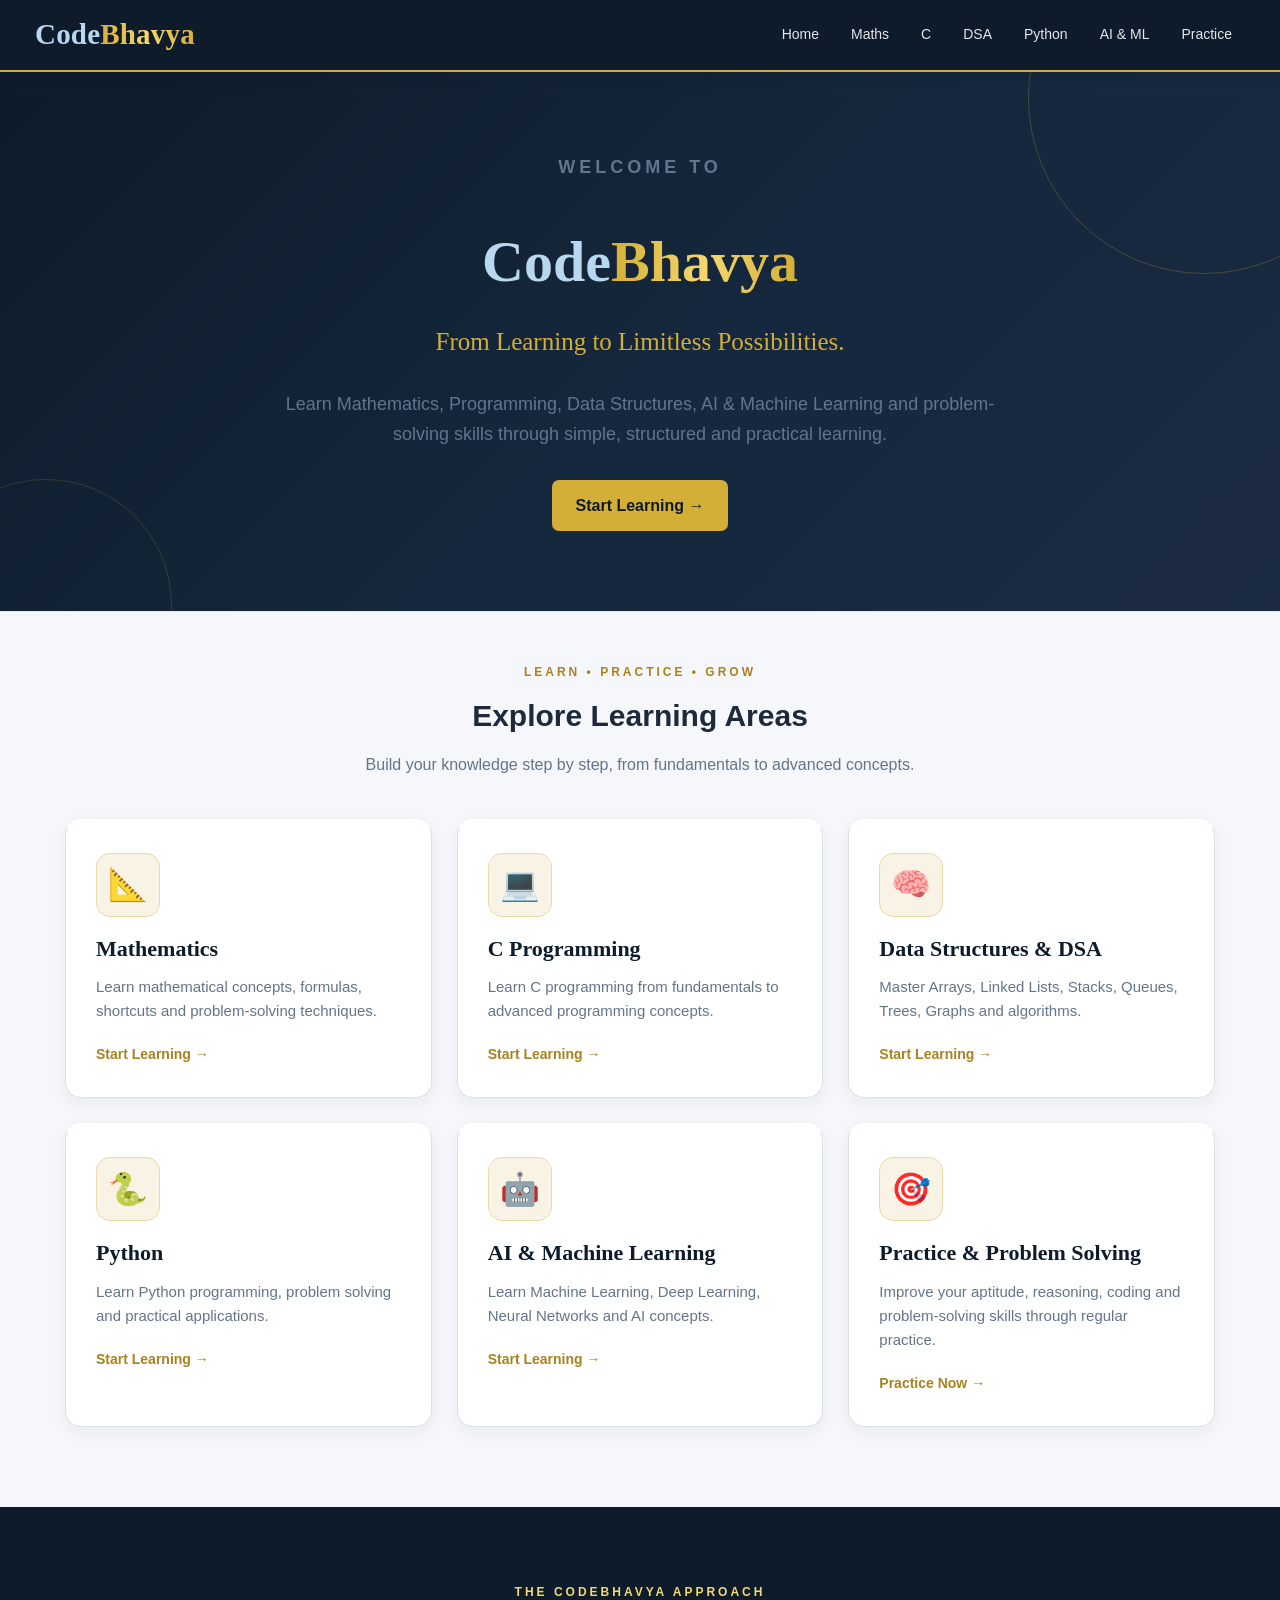
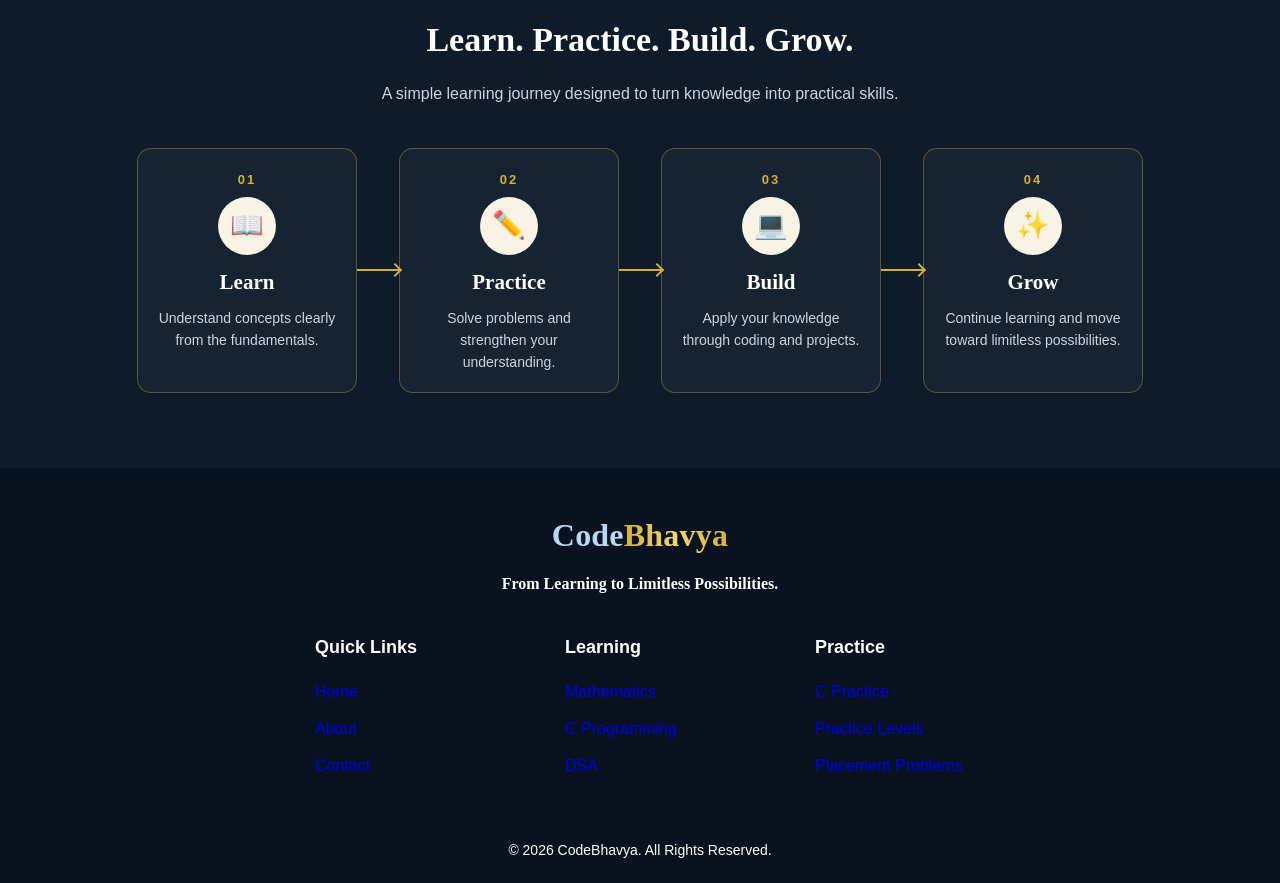
==== index.html @ ce1635ed "Update index.html" ====
<!DOCTYPE html>
<html lang="en">

<head>

    <meta charset="UTF-8">

    <meta name="viewport"
          content="width=device-width, initial-scale=1.0">

    <title>CodeBhavya | From Learning to Limitless Possibilities</title>

    <meta name="description"
          content="CodeBhavya - Learn Mathematics, Programming, Data Structures, AI and Machine Learning step by step.">

    <link rel="stylesheet" href="style.css">

</head>


<body>

<!-- ============================
     HEADER
============================= -->

<header class="top-header">

    <a href="index.html" class="logo">

        <span class="logo-code">Code</span><span class="logo-bhavya">Bhavya</span>

    </a>


    <nav class="top-nav">

        <a href="index.html">Home</a>

        <a href="Maths/">Maths</a>

        <a href="C-Programming/">C</a>

        <a href="Data-Structures/">DSA</a>

        <a href="Python/">Python</a>

        <a href="AI-ML/">AI & ML</a>

        <a href="Placement/">Practice</a>

    </nav>

</header>


<!-- ============================
     HERO SECTION
============================= -->

<section class="hero codebhavya-hero">

    <div class="hero-content">

        <p class="hero-small-title">
            WELCOME TO
        </p>

<h1 class="hero-brand">
    <span class="hero-code">Code</span><span class="hero-bhavya">Bhavya</span>
</h1>

        <h2>
            From Learning to Limitless Possibilities.
        </h2>

        <p class="hero-description">

            Learn Mathematics, Programming, Data Structures,
            AI & Machine Learning and problem-solving skills
            through simple, structured and practical learning.

        </p>


       <div class="hero-buttons">

    <a href="Maths/" class="primary-button">
        Start Learning →
    </a>

</div>

    </div>

</section>


<!-- ============================
     LEARNING AREAS
============================= -->

<main class="home-container" id="learning-areas">

    <p class="section-label">
        LEARN • PRACTICE • GROW
    </p>

    <h2 class="section-title">
        Explore Learning Areas
    </h2>

    <p class="section-description">

        Build your knowledge step by step,
        from fundamentals to advanced concepts.

    </p>


    <div class="subject-grid">


        <!-- MATHEMATICS -->

        <a href="Maths/" class="subject-card">

            <div class="subject-icon">
                📐
            </div>

            <h3>
                Mathematics
            </h3>

            <p>
                Learn mathematical concepts,
                formulas, shortcuts and
                problem-solving techniques.
            </p>

            <span class="learn-link">
                Start Learning →
            </span>

        </a>


        <!-- C PROGRAMMING -->

        <a href="C-Programming/" class="subject-card">

            <div class="subject-icon">
                💻
            </div>

            <h3>
                C Programming
            </h3>

            <p>
                Learn C programming from
                fundamentals to advanced
                programming concepts.
            </p>

            <span class="learn-link">
                Start Learning →
            </span>

        </a>


        <!-- DATA STRUCTURES -->

        <a href="Data-Structures/" class="subject-card">

            <div class="subject-icon">
                🧠
            </div>

            <h3>
                Data Structures & DSA
            </h3>

            <p>
                Master Arrays, Linked Lists,
                Stacks, Queues, Trees,
                Graphs and algorithms.
            </p>

            <span class="learn-link">
                Start Learning →
            </span>

        </a>


        <!-- PYTHON -->

        <a href="Python/" class="subject-card">

            <div class="subject-icon">
                🐍
            </div>

            <h3>
                Python
            </h3>

            <p>
                Learn Python programming,
                problem solving and
                practical applications.
            </p>

            <span class="learn-link">
                Start Learning →
            </span>

        </a>


        <!-- AI ML -->

        <a href="AI-ML/" class="subject-card">

            <div class="subject-icon">
                🤖
            </div>

            <h3>
                AI & Machine Learning
            </h3>

            <p>
                Learn Machine Learning,
                Deep Learning, Neural Networks
                and AI concepts.
            </p>

            <span class="learn-link">
                Start Learning →
            </span>

        </a>


        <!-- PRACTICE -->

        <a href="Placement/" class="subject-card">

            <div class="subject-icon">
                🎯
            </div>

            <h3>
                Practice & Problem Solving
            </h3>

            <p>
                Improve your aptitude, reasoning,
                coding and problem-solving skills
                through regular practice.
            </p>

            <span class="learn-link">
                Practice Now →
            </span>

        </a>


    </div>

</main>


<!-- ============================
     WHY CODEBHAVYA
============================= -->

<!-- ============================
     CODEBHAVYA LEARNING JOURNEY
============================= -->

<section class="why-codebhavya">

    <div class="why-container">

        <p class="section-label">
            THE CODEBHAVYA APPROACH
        </p>

        <h2>
            Learn. Practice. Build. Grow.
        </h2>

        <p class="approach-description">
            A simple learning journey designed to turn
            knowledge into practical skills.
        </p>


        <div class="learning-journey">

            <!-- STEP 01 -->

            <div class="journey-step">

                <div class="journey-number">
                    01
                </div>

                <div class="journey-icon">
                    📖
                </div>

                <h3>
                    Learn
                </h3>

                <p>
                    Understand concepts clearly
                    from the fundamentals.
                </p>

            </div>


            <div class="journey-line"></div>


            <!-- STEP 02 -->

            <div class="journey-step">

                <div class="journey-number">
                    02
                </div>

                <div class="journey-icon">
                    ✏️
                </div>

                <h3>
                    Practice
                </h3>

                <p>
                    Solve problems and strengthen
                    your understanding.
                </p>

            </div>


            <div class="journey-line"></div>


            <!-- STEP 03 -->

            <div class="journey-step">

                <div class="journey-number">
                    03
                </div>

                <div class="journey-icon">
                    💻
                </div>

                <h3>
                    Build
                </h3>

                <p>
                    Apply your knowledge through
                    coding and projects.
                </p>

            </div>


            <div class="journey-line"></div>


            <!-- STEP 04 -->

            <div class="journey-step">

                <div class="journey-number">
                    04
                </div>

                <div class="journey-icon">
                    ✨
                </div>

                <h3>
                    Grow
                </h3>

                <p>
                    Continue learning and move toward
                    limitless possibilities.
                </p>

            </div>

        </div>

    </div>

</section>


<!-- ============================
     FOOTER
============================= -->

<footer class="footer">

<div class="footer-brand">
    <h2 class="logo">
        <span class="logo-code">Code</span><span class="logo-bhavya">Bhavya</span>
    </h2>
    <p>From Learning to Limitless Possibilities.</p>
</div>

    <div class="footer-container">

        <div class="footer-section">
            <h3>Quick Links</h3>
            <a href="index.html">Home</a>
            <a href="#">About</a>
            <a href="#">Contact</a>
        </div>


        <div class="footer-section">
            <h3>Learning</h3>
            <a href="#">Mathematics</a>
            <a href="#">C Programming</a>
            <a href="#">DSA</a>
        </div>


        <div class="footer-section">
            <h3>Practice</h3>
            <a href="#">C Practice</a>
            <a href="#">Practice Levels</a>
            <a href="#">Placement Problems</a>
        </div>

    </div>


    <div class="footer-bottom">
        <p>© 2026 CodeBhavya. All Rights Reserved.</p>
    </div>

</footer>


<script src="script.js"></script>

</body>

</html>
---- style.css ----
/* =========================================
   VENU LEARNING - COMMON STYLES
   ========================================= */

* {
    margin: 0;
    padding: 0;
    box-sizing: border-box;
}

html {
    scroll-behavior: smooth;
}

body {
    font-family: Arial, Helvetica, sans-serif;
    background: #f5f7fb;
    color: #1e293b;
    line-height: 1.7;
}

/* =========================================
   HEADER
   ========================================= */

.top-header {
    background: #1e293b;
    color: white;
    height: 65px;

    display: flex;
    align-items: center;
    justify-content: space-between;

    padding: 0 25px;

    position: sticky;
    top: 0;
    z-index: 1000;
}

.logo {
    font-size: 22px;
    font-weight: bold;
    text-decoration: none;
    color: white;
}

.logo span {
    color: #60a5fa;
}

/* =========================================
   NAVIGATION
   ========================================= */

.top-nav {
    display: flex;
    gap: 20px;
}

.top-nav a {
    color: white;
    text-decoration: none;
    font-size: 15px;
}

.top-nav a:hover {
    color: #60a5fa;
}

/* =========================================
   DOCUMENTATION LAYOUT
   ========================================= */

.docs-layout {
    display: flex;
    min-height: calc(100vh - 65px);
}

/* =========================================
   SIDEBAR
   ========================================= */

.sidebar {
    width: 260px;

    background: white;

    border-right: 1px solid #e2e8f0;

    padding: 25px 15px;

    position: sticky;

    top: 65px;

    height: calc(100vh - 65px);

    overflow-y: auto;
}

.sidebar-title {
    font-size: 14px;

    font-weight: bold;

    color: #64748b;

    text-transform: uppercase;

    margin-bottom: 12px;

    padding-left: 10px;
}

.sidebar a {
    display: block;

    padding: 9px 12px;

    margin: 3px 0;

    border-radius: 6px;

    color: #334155;

    text-decoration: none;

    font-size: 14px;
}

.sidebar a:hover {
    background: #eff6ff;

    color: #2563eb;
}

.sidebar a.active {
    background: #dbeafe;

    color: #1d4ed8;

    font-weight: bold;
}

/* =========================================
   MAIN CONTENT
   ========================================= */

.main-content {
    flex: 1;

    max-width: 950px;

    padding: 40px;

    margin: 0 auto;
}

.page-title {
    font-size: 38px;

    margin-bottom: 10px;

    color: #0f172a;
}

.page-description {
    color: #64748b;

    margin-bottom: 35px;
}

/* =========================================
   CONTENT CARDS
   ========================================= */

.content-card {
    background: white;

    padding: 28px;

    border-radius: 12px;

    margin-bottom: 25px;

    border: 1px solid #e2e8f0;

    box-shadow:
        0 3px 10px rgba(0, 0, 0, 0.04);
}

.content-card h2 {
    margin-bottom: 15px;

    color: #0f172a;
}

.content-card h3 {
    margin-top: 20px;

    margin-bottom: 10px;
}

/* =========================================
   FORMULA BOX
   ========================================= */

.formula-box {
    background: #eff6ff;

    border-left: 5px solid #2563eb;

    padding: 18px;

    margin: 15px 0;

    font-size: 18px;

    font-weight: bold;

    border-radius: 6px;
}

/* =========================================
   EXAMPLE BOX
   ========================================= */

.example-box {
    background: #f8fafc;

    border: 1px solid #e2e8f0;

    padding: 20px;

    border-radius: 8px;

    margin: 15px 0;
}

.example-box .answer {
    color: #15803d;

    font-weight: bold;

    margin-top: 10px;
}

/* =========================================
   TIP BOX
   ========================================= */

.tip-box {
    background: #ecfdf5;

    border-left: 5px solid #16a34a;

    padding: 18px;

    margin: 15px 0;

    border-radius: 6px;
}

/* =========================================
   WARNING BOX
   ========================================= */

.warning-box {
    background: #fff7ed;

    border-left: 5px solid #f97316;

    padding: 18px;

    margin: 15px 0;

    border-radius: 6px;
}

/* =========================================
   PRACTICE QUESTIONS
   ========================================= */

.practice-question {
    background: #f8fafc;

    border: 1px solid #e2e8f0;

    padding: 18px;

    margin: 12px 0;

    border-radius: 8px;
}

.solution-button {
    background: #2563eb;

    color: white;

    border: none;

    padding: 8px 15px;

    border-radius: 6px;

    cursor: pointer;

    margin-top: 10px;
}

.solution-button:hover {
    background: #1d4ed8;
}

.solution {
    display: none;

    background: #ecfdf5;

    padding: 15px;

    margin-top: 10px;

    border-radius: 6px;
}

/* =========================================
   SEARCH
   ========================================= */

.search-box {
    width: 100%;

    padding: 12px 15px;

    border: 1px solid #cbd5e1;

    border-radius: 8px;

    font-size: 15px;

    margin-bottom: 20px;
}

.search-box:focus {
    outline: none;

    border-color: #2563eb;

    box-shadow:
        0 0 0 3px rgba(37, 99, 235, 0.1);
}

/* =========================================
   BUTTONS
   ========================================= */

.primary-button {
    display: inline-block;

    background: #2563eb;

    color: white;

    text-decoration: none;

    padding: 10px 18px;

    border-radius: 7px;

    border: none;

    cursor: pointer;
}

.primary-button:hover {
    background: #1d4ed8;
}

/* =========================================
   FOOTER
   ========================================= */

.footer {
    background: #1e293b;

    color: white;

    text-align: center;

    padding: 25px;

    margin-top: 40px;
}

/* =========================================
   MOBILE
   ========================================= */

@media (max-width: 768px) {

    .top-header {
        height: auto;

        padding: 15px;

        flex-direction: column;

        gap: 10px;
    }

    .top-nav {
        flex-wrap: wrap;

        justify-content: center;
    }

    .docs-layout {
        display: block;
    }

    .sidebar {
        width: 100%;

        height: auto;

        position: relative;

        top: 0;

        border-right: none;

        border-bottom: 1px solid #e2e8f0;
    }

    .main-content {
        padding: 20px;
    }

    .page-title {
        font-size: 30px;
    }

}

/* =================================
   HOME PAGE
================================= */

.hero {
    text-align: center;
    padding: 70px 20px;
    background: #f8fafc;
    border-bottom: 1px solid #e2e8f0;
}


.hero h1 {
    font-size: 42px;
    margin-bottom: 20px;
}


.hero h1 span {
    color: #2563eb;
}


.hero p {
    max-width: 750px;
    margin: 0 auto 30px;
    font-size: 18px;
    line-height: 1.7;
    color: #64748b;
}


.home-container {
    max-width: 1100px;
    margin: auto;
    padding: 50px 20px;
}


.section-title {
    text-align: center;
    font-size: 30px;
    margin-bottom: 10px;
}


.section-description {
    text-align: center;
    color: #64748b;
    margin-bottom: 35px;
}


.subject-grid {
    display: grid;
    grid-template-columns:
        repeat(3, 1fr);

    gap: 22px;
}


.subject-card {
    display: block;
    background: white;
    padding: 28px;
    border-radius: 14px;
    border: 1px solid #e2e8f0;

    text-decoration: none;
    color: inherit;

    transition:
        transform 0.2s,
        box-shadow 0.2s;
}


.subject-card:hover {

    transform: translateY(-5px);

    box-shadow:
        0 10px 25px
        rgba(0, 0, 0, 0.08);

}


.subject-icon {
    font-size: 42px;
    margin-bottom: 15px;
}


.subject-card h3 {
    font-size: 21px;
    margin-bottom: 10px;
}


.subject-card p {
    color: #64748b;
    line-height: 1.6;
}


.learn-link {
    display: inline-block;
    margin-top: 15px;

    color: #2563eb;

    font-weight: bold;
}


@media (max-width: 900px) {

    .subject-grid {
        grid-template-columns:
            repeat(2, 1fr);
    }

}


@media (max-width: 600px) {

    .hero h1 {
        font-size: 30px;
    }


    .subject-grid {
        grid-template-columns: 1fr;
    }

}

/* ================================
   VENU LEARNING HOME CARDS
================================ */

.home-container {
    max-width: 1200px;
    margin: 0 auto;
    padding: 50px 20px;
}

.subject-grid {
    display: grid !important;
    grid-template-columns: repeat(3, minmax(0, 1fr)) !important;
    gap: 25px !important;
    width: 100%;
}

.subject-card {
    display: block !important;
    background: #ffffff !important;
    border: 1px solid #dbe3ec !important;
    border-radius: 16px !important;
    padding: 30px !important;
    min-height: 230px !important;
    box-sizing: border-box !important;
    text-decoration: none !important;
    color: #1e293b !important;
    transition: transform 0.2s ease,
                box-shadow 0.2s ease !important;
}

.subject-card:hover {
    transform: translateY(-6px) !important;
    box-shadow: 0 12px 30px rgba(0,0,0,0.10) !important;
}

.subject-icon {
    font-size: 45px !important;
    margin-bottom: 15px !important;
}

.subject-card h3 {
    font-size: 22px !important;
    margin: 0 0 12px 0 !important;
}

.subject-card p {
    font-size: 15px !important;
    line-height: 1.6 !important;
    color: #64748b !important;
    margin: 0 !important;
}

.learn-link {
    display: inline-block !important;
    margin-top: 20px !important;
    color: #2563eb !important;
    font-weight: 600 !important;
}


/* TABLET */

@media (max-width: 900px) {

    .subject-grid {
        grid-template-columns: repeat(2, minmax(0, 1fr)) !important;
    }

}


/* MOBILE */

@media (max-width: 600px) {

    .subject-grid {
        grid-template-columns: 1fr !important;
    }

    .subject-card {
        min-height: auto !important;
    }

}

/* =================================
   COMPARISON TABLE
================================= */

.comparison-table-wrapper {
    width: 100%;
    overflow-x: auto;
    margin: 25px 0;
    border-radius: 10px;
    -webkit-overflow-scrolling: touch;
}

.comparison-table {
    width: 100%;
    min-width: 650px;
    border-collapse: collapse;
    background: #ffffff;
    font-size: 15px;
}

.comparison-table th,
.comparison-table td {
    border: 1px solid #dbe3ec;
    padding: 14px 16px;
    text-align: left;
    vertical-align: top;
}

.comparison-table th {
    background: #f1f5f9;
    font-weight: 700;
    color: #1e293b;
}

.comparison-table td {
    color: #475569;
    line-height: 1.5;
}

.comparison-table tr:nth-child(even) {
    background: #f8fafc;
}

.comparison-table tr:hover {
    background: #eff6ff;
}


/* MOBILE */

@media (max-width: 700px) {

    .comparison-table-wrapper {
        overflow-x: auto;
    }

    .comparison-table {
        min-width: 650px;
        font-size: 14px;
    }

    .comparison-table th,
    .comparison-table td {
        padding: 11px 12px;
    }

}
.comparison-table th,
.comparison-table td {
    border: 1px solid #dbe3ec;
    padding: 12px;
    text-align: left;
}

.comparison-table th {
    background: #f1f5f9;
    font-weight: 700;
}

.comparison-table tr:nth-child(even) {
    background: #f8fafc;
}

.output-box {
    background: #0f172a;
    color: #ffffff;
    padding: 18px;
    border-radius: 8px;
    font-family: monospace;
    margin: 15px 0;
}

/* Pointer Memory Diagram */

.pointer-memory-diagram {
    display: flex;
    align-items: center;
    justify-content: center;
    gap: 30px;
    margin: 30px auto;
    padding: 25px;
    width: 100%;
    box-sizing: border-box;
}

.pointer-memory-box {
    text-align: center;
    min-width: 150px;
}

.pm-title {
    font-size: 24px;
    font-weight: bold;
    margin-bottom: 10px;
}

.pm-box {
    width: 120px;
    height: 60px;
    margin: 0 auto;
    border: 2px solid currentColor;
    border-radius: 6px;

    display: flex;
    align-items: center;
    justify-content: center;

    font-size: 22px;
    font-weight: bold;
}

.pm-address {
    margin-top: 10px;
    font-size: 14px;
}

.pm-connection {
    display: flex;
    flex-direction: column;
    align-items: center;
    justify-content: center;
    min-width: 180px;
}

.pm-line {
    font-family: monospace;
    font-size: 22px;
    white-space: nowrap;
}

.pm-text {
    font-size: 14px;
    margin-top: 5px;
}


/* Mobile */

@media (max-width: 600px) {

    .pointer-memory-diagram {
        flex-direction: column;
        gap: 20px;
    }

    .pm-connection {
        transform: rotate(90deg);
    }

    .pm-text {
        transform: rotate(-90deg);
    }

}

/* Union Memory Diagram */

.union-memory-diagram {
    width: 100%;
    max-width: 500px;
    margin: 30px auto;
    text-align: center;
}

.union-title {
    font-size: 22px;
    font-weight: bold;
    margin-bottom: 12px;
}

.union-memory-box {
    border: 3px solid currentColor;
    border-radius: 8px;
    padding: 20px;
    width: 280px;
    margin: 0 auto;
    box-sizing: border-box;
}

.union-shared-label {
    font-size: 18px;
    font-weight: bold;
    margin-bottom: 15px;
}

.union-member {
    border: 1px solid currentColor;
    border-radius: 5px;
    padding: 8px;
    margin: 7px 0;
    font-family: monospace;
    font-weight: bold;
}

.union-note {
    margin-top: 15px;
    font-size: 14px;
    font-style: italic;
}

@media (max-width: 600px) {

    .union-memory-box {
        width: 90%;
        max-width: 280px;
    }

}

/* Dynamic Memory Diagrams */

.memory-diagram {
    width: 100%;
    max-width: 600px;
    margin: 30px auto;
    text-align: center;
}

.memory-section {
    border: 2px solid currentColor;
    border-radius: 8px;
    padding: 15px;
    margin: 10px auto;
    display: flex;
    flex-direction: column;
    gap: 8px;
    box-sizing: border-box;
}

.memory-section strong {
    font-size: 18px;
}

.memory-section span {
    font-family: monospace;
    font-weight: bold;
}

@media (max-width: 600px) {

    .memory-diagram {
        width: 95%;
    }

}

/* Bitwise Programming */

.bit-row {
    display: flex;
    justify-content: center;
    gap: 6px;
    margin: 20px auto 8px;
    flex-wrap: wrap;
}

.bit-box {
    width: 42px;
    height: 42px;
    border: 2px solid currentColor;
    border-radius: 6px;
    display: flex;
    align-items: center;
    justify-content: center;
    font-family: monospace;
    font-size: 20px;
    font-weight: bold;
}

.bit-label {
    text-align: center;
    font-size: 14px;
    margin-bottom: 25px;
}

.bit-operation {
    width: 100%;
    max-width: 500px;
    margin: 25px auto;
    font-family: monospace;
}

.bit-line {
    display: grid;
    grid-template-columns: 100px 1fr;
    gap: 20px;
    padding: 8px 12px;
    border-bottom: 1px solid currentColor;
    text-align: right;
}

.bit-line span:first-child {
    text-align: left;
}

.operator-line {
    font-weight: bold;
    border-top: 2px solid currentColor;
}

@media (max-width: 600px) {

    .bit-box {
        width: 34px;
        height: 34px;
        font-size: 17px;
    }

    .bit-line {
        grid-template-columns: 80px 1fr;
        gap: 10px;
        font-size: 14px;
    }

}


/* =================================
   C PRACTICE LEVEL BUTTONS
================================= */

.content-card .practice-level-button {
    width: 70%;
    max-width: 700px;
    margin: 10px auto;
    padding: 14px 18px;
    display: block;
    box-sizing: border-box;
    text-align: left;
    font-size: 16px;
    font-weight: 600;
    cursor: pointer;
}

/* =========================================
   CODEBHAVYA BRAND DESIGN
   ========================================= */

:root {
    --cb-navy: #0D1B2A;
    --cb-navy-light: #1B2A41;
    --cb-gold: #D4AF37;
    --cb-gold-light: #F5D76E;
    --cb-white: #FFFFFF;
    --cb-light: #F8FAFC;
    --cb-text: #1E293B;
    --cb-muted: #64748B;
}


/* =========================================
   CODEBHAVYA HEADER
   ========================================= */

.top-header {
    background: var(--cb-navy);
    height: 72px;
    padding: 0 35px;
    border-bottom: 2px solid var(--cb-gold);
}


.logo {
    font-family: Georgia, "Times New Roman", serif;
    font-size: 27px;
    font-weight: 700;
    letter-spacing: 0.3px;
}


.logo-code {
    color: var(--cb-white);
}


.logo-bhavya {
    color: var(--cb-gold);
}


.top-nav {
    gap: 22px;
}


.top-nav a {
    font-size: 14px;
    font-weight: 500;
    transition: color 0.2s ease;
}


.top-nav a:hover {
    color: var(--cb-gold-light);
}


/* =========================================
   CODEBHAVYA HERO
   ========================================= */

.codebhavya-hero {
    position: relative;
    background:
        linear-gradient(
            135deg,
            #0D1B2A 0%,
            #16283D 55%,
            #1B2A41 100%
        );

    color: white;

    min-height: 520px;

    display: flex;
    align-items: center;
    justify-content: center;

    padding: 80px 20px;

    overflow: hidden;
}


/* Decorative gold glow */

.codebhavya-hero::before {
    content: "";

    position: absolute;

    width: 350px;
    height: 350px;

    border: 1px solid rgba(212, 175, 55, 0.25);

    border-radius: 50%;

    top: -150px;
    right: -100px;
}


.codebhavya-hero::after {
    content: "";

    position: absolute;

    width: 250px;
    height: 250px;

    border: 1px solid rgba(212, 175, 55, 0.18);

    border-radius: 50%;

    bottom: -120px;
    left: -80px;
}


.hero-content {
    position: relative;
    z-index: 2;

    max-width: 850px;

    text-align: center;
}


.hero-small-title {
    color: var(--cb-gold-light);

    font-size: 14px;

    font-weight: 700;

    letter-spacing: 4px;

    margin-bottom: 15px;
}


.hero h1 {
    margin-bottom: 10px;

    font-size: 58px;
}


.hero-brand {
    color: white;

    font-family:
        Georgia,
        "Times New Roman",
        serif;
}


.hero h2 {
    color: var(--cb-gold);

    font-family:
        Georgia,
        "Times New Roman",
        serif;

    font-size: 25px;

    font-weight: 500;

    margin-bottom: 25px;
}


.hero-description {
    max-width: 720px;

    margin: 0 auto 32px;

    color: #D8E0EA;

    font-size: 17px;

    line-height: 1.8;
}


/* =========================================
   HERO BUTTONS
   ========================================= */

.hero-buttons {
    display: flex;

    justify-content: center;

    gap: 15px;

    flex-wrap: wrap;
}


.hero-buttons .primary-button {
    background: var(--cb-gold);

    color: var(--cb-navy);

    font-weight: 700;

    padding: 12px 24px;

    border-radius: 7px;

    transition:
        transform 0.2s ease,
        background 0.2s ease;
}


.hero-buttons .primary-button:hover {
    background: var(--cb-gold-light);

    transform: translateY(-2px);
}


.secondary-button {
    display: inline-block;

    padding: 11px 24px;

    border: 1px solid var(--cb-gold);

    border-radius: 7px;

    color: white;

    text-decoration: none;

    font-weight: 600;

    transition:
        background 0.2s ease,
        color 0.2s ease;
}


.secondary-button:hover {
    background: var(--cb-gold);

    color: var(--cb-navy);
}


/* =========================================
   SECTION LABEL
   ========================================= */

.section-label {
    text-align: center;

    color: #A98220;

    font-size: 12px;

    font-weight: 700;

    letter-spacing: 3px;

    margin-bottom: 8px;
}


/* =========================================
   LEARNING CARDS
   ========================================= */

.subject-card {
    position: relative;

    border-top: 4px solid transparent !important;

    transition:
        transform 0.25s ease,
        box-shadow 0.25s ease,
        border-color 0.25s ease !important;
}


.subject-card:hover {
    border-top-color: var(--cb-gold) !important;

    transform: translateY(-7px) !important;

    box-shadow:
        0 15px 35px rgba(13, 27, 42, 0.12) !important;
}


.subject-icon {
    width: 62px;
    height: 62px;

    display: flex;

    align-items: center;
    justify-content: center;

    background: #F8F3E4;

    border-radius: 12px;

    font-size: 32px !important;

    margin-bottom: 18px !important;
}


.subject-card h3 {
    color: var(--cb-navy);

    font-family:
        Georgia,
        "Times New Roman",
        serif;
}


.learn-link {
    color: #A98220 !important;
}


/* =========================================
   WHY CODEBHAVYA
   ========================================= */

.why-codebhavya {
    background: var(--cb-navy);

    color: white;

    padding: 75px 20px;

    margin-top: 30px;
}


.why-container {
    max-width: 1100px;

    margin: auto;

    text-align: center;
}


.why-container .section-label {
    color: var(--cb-gold-light);
}


.why-container h2 {
    font-family:
        Georgia,
        "Times New Roman",
        serif;

    font-size: 34px;

    margin-bottom: 12px;
}


.why-container > p:not(.section-label) {
    color: #CBD5E1;

    margin-bottom: 40px;
}


/* =========================================
   LEARNING STEPS
   ========================================= */

.learning-steps {
    display: grid;

    grid-template-columns:
        repeat(4, 1fr);

    gap: 20px;
}


.learning-step {
    padding: 25px 20px;

    border:
        1px solid
        rgba(212, 175, 55, 0.35);

    border-radius: 12px;

    background:
        rgba(255, 255, 255, 0.04);
}


.learning-step span {
    display: block;

    color: var(--cb-gold);

    font-size: 14px;

    font-weight: bold;

    margin-bottom: 12px;
}


.learning-step h3 {
    font-family:
        Georgia,
        "Times New Roman",
        serif;

    font-size: 21px;

    margin-bottom: 8px;
}


.learning-step p {
    color: #CBD5E1;

    font-size: 14px;

    line-height: 1.6;
}


/* =========================================
   CODEBHAVYA FOOTER
   ========================================= */

.footer {
    background: #08131F;

    padding: 35px 20px;

    margin-top: 0;
}


.footer-brand {
    font-family:
        Georgia,
        "Times New Roman",
        serif;

    font-size: 25px;

    font-weight: bold;

    margin-bottom: 5px;
}


.footer-brand span {
    color: var(--cb-gold);
}


.footer-tagline {
    color: #CBD5E1;

    font-size: 14px;

    margin-bottom: 15px;
}


.footer-copy {
    color: #94A3B8;

    font-size: 13px;
}


/* =========================================
   MOBILE
   ========================================= */

@media (max-width: 900px) {

    .learning-steps {
        grid-template-columns:
            repeat(2, 1fr);
    }

}


@media (max-width: 768px) {

    .top-header {
        height: auto;

        padding: 15px 20px;

        gap: 14px;
    }


    .logo {
        font-size: 25px;
    }


    .top-nav {
        gap: 12px 18px;
    }


    .top-nav a {
        font-size: 13px;
    }


    .codebhavya-hero {
        min-height: 500px;

        padding: 65px 20px;
    }


    .hero h1 {
        font-size: 44px;
    }


    .hero h2 {
        font-size: 21px;
    }


    .hero-description {
        font-size: 15px;
    }

}


@media (max-width: 600px) {

    .hero h1 {
        font-size: 38px;
    }


    .hero h2 {
        font-size: 19px;
    }


    .learning-steps {
        grid-template-columns: 1fr;
    }


    .why-container h2 {
        font-size: 28px;
    }

}

/* =========================================
   CODEBHAVYA LEARNING JOURNEY
   ========================================= */

.approach-description {
    color: #CBD5E1;
    max-width: 650px;
    margin: 0 auto 45px;
    font-size: 16px;
}


/* Journey container */

.learning-journey {
    max-width: 1050px;
    margin: 0 auto;

    display: flex;
    align-items: center;
    justify-content: center;
}


/* Individual step */

.journey-step {
    width: 220px;
    min-height: 235px;

    padding: 20px 15px;

    text-align: center;

    border: 1px solid rgba(212, 175, 55, 0.35);

    border-radius: 14px;

    background: rgba(255, 255, 255, 0.04);

    transition:
        transform 0.25s ease,
        background 0.25s ease,
        border-color 0.25s ease;
}


.journey-step:hover {
    transform: translateY(-6px);

    background: rgba(255, 255, 255, 0.08);

    border-color: #D4AF37;
}


/* Number */

.journey-number {
    color: #D4AF37;

    font-size: 13px;

    font-weight: 700;

    letter-spacing: 2px;

    margin-bottom: 12px;
}


/* Icon */

.journey-icon {
    width: 58px;
    height: 58px;

    margin: 0 auto 15px;

    display: flex;

    align-items: center;
    justify-content: center;

    border-radius: 50%;

    background: #F8F3E4;

    font-size: 27px;
}


/* Heading */

.journey-step h3 {
    color: white;

    font-family:
        Georgia,
        "Times New Roman",
        serif;

    font-size: 22px;

    margin-bottom: 10px;
}


/* Description */

.journey-step p {
    color: #CBD5E1;

    font-size: 14px;

    line-height: 1.6;

    margin: 0;
}


/* Connecting line */

.journey-line {
    width: 45px;

    height: 2px;

    background: #D4AF37;

    position: relative;

    flex-shrink: 0;
}


/* Arrow */

.journey-line::after {
    content: "";

    position: absolute;

    right: -1px;

    top: -4px;

    width: 8px;
    height: 8px;

    border-top: 2px solid #D4AF37;
    border-right: 2px solid #D4AF37;

    transform: rotate(45deg);
}


/* =========================================
   MOBILE
   ========================================= */

@media (max-width: 950px) {

    .learning-journey {
        flex-wrap: wrap;

        gap: 20px;
    }

    .journey-line {
        display: none;
    }

}


@media (max-width: 600px) {

    .learning-journey {
        flex-direction: column;

        gap: 20px;
    }


    .journey-step {
        width: 100%;

        max-width: 350px;
    }

}

/* =========================================
   CODEBHAVYA PREMIUM BRAND
   ========================================= */

.logo {
    font-family: Georgia, "Times New Roman", serif;
    font-size: 29px;
    font-weight: 700;
    letter-spacing: 0.2px;
    text-decoration: none;
}


/* Code */

.logo-code {
    color: #F8FAFC;
}


/* Bhavya */

.logo-bhavya {
    background: linear-gradient(
        90deg,
        #D4AF37,
        #F5D76E,
        #D4AF37
    );

    -webkit-background-clip: text;
    -webkit-text-fill-color: transparent;

    background-clip: text;

    font-weight: 700;
}


/* Mobile */

@media (max-width: 600px) {

    .logo {
        font-size: 25px;
    }

}

/* =========================================
   CODEBHAVYA PREMIUM SUBJECT CARDS
   ========================================= */

.subject-grid {
    max-width: 1150px;
    margin: 40px auto 0;

    display: grid;

    grid-template-columns:
        repeat(3, 1fr);

    gap: 24px;
}


/* Card */

.subject-card {
    position: relative;

    min-height: 285px;

    padding: 30px 26px;

    background: #FFFFFF;

    border: 1px solid #E5E7EB;

    border-radius: 16px;

    text-decoration: none;

    overflow: hidden;

    box-shadow:
        0 5px 18px rgba(13, 27, 42, 0.06);

    transition:
        transform 0.25s ease,
        box-shadow 0.25s ease,
        border-color 0.25s ease;
}


/* Gold top accent */

.subject-card::before {
    content: "";

    position: absolute;

    top: 0;
    left: 0;

    width: 100%;
    height: 4px;

    background: #D4AF37;

    transform: scaleX(0);

    transform-origin: left;

    transition: transform 0.3s ease;
}


/* Hover */

.subject-card:hover {
    transform: translateY(-7px);

    border-color: #D4AF37;

    box-shadow:
        0 15px 35px rgba(13, 27, 42, 0.12);
}


.subject-card:hover::before {
    transform: scaleX(1);
}


/* Icon */

.subject-icon {
    width: 64px;
    height: 64px;

    display: flex;

    align-items: center;
    justify-content: center;

    margin-bottom: 20px;

    background: #F8F3E4;

    border: 1px solid #E8D9A8;

    border-radius: 14px;

    font-size: 30px;
}


/* Heading */

.subject-card h3 {
    margin: 0 0 12px;

    color: #0D1B2A;

    font-family:
        Georgia,
        "Times New Roman",
        serif;

    font-size: 22px;

    line-height: 1.3;
}


/* Description */

.subject-card p {
    margin: 0;

    color: #64748B;

    font-size: 14px;

    line-height: 1.7;
}


/* Learn link */

.subject-card .learn-link {
    display: inline-block;

    margin-top: 22px;

    color: #A98220;

    font-size: 14px;

    font-weight: 700;

    transition:
        color 0.2s ease,
        transform 0.2s ease;
}


.subject-card:hover .learn-link {
    color: #8B6B16;

    transform: translateX(4px);
}


/* =========================================
   RESPONSIVE CARDS
   ========================================= */

@media (max-width: 950px) {

    .subject-grid {
        grid-template-columns:
            repeat(2, 1fr);
    }

}


@media (max-width: 600px) {

    .subject-grid {
        grid-template-columns: 1fr;

        gap: 18px;

        margin-top: 30px;
    }


    .subject-card {
        min-height: auto;

        padding: 25px 22px;
    }

}

/* =========================================
   CODEBHAVYA PREMIUM NAVIGATION
   ========================================= */

.top-header {
    display: flex;
    align-items: center;
    justify-content: space-between;

    position: sticky;
    top: 0;
    z-index: 1000;

    background: #0D1B2A;

    padding: 0 35px;

    min-height: 72px;

    border-bottom: 2px solid #D4AF37;

    box-shadow:
        0 4px 15px rgba(13, 27, 42, 0.15);
}


/* Logo */

.logo {
    flex-shrink: 0;

    white-space: nowrap;

    font-family:
        Georgia,
        "Times New Roman",
        serif;

    font-size: 29px;

    font-weight: 700;

    text-decoration: none;
}


/* Navigation */

.top-nav {
    display: flex;

    align-items: center;

    justify-content: flex-end;

    gap: 6px;
}


/* Navigation links */

.top-nav a {
    position: relative;

    padding: 9px 13px;

    color: #E5E7EB;

    text-decoration: none;

    font-size: 14px;

    font-weight: 500;

    border-radius: 6px;

    transition:
        color 0.2s ease,
        background 0.2s ease;
}


/* Hover */

.top-nav a:hover {
    color: #F5D76E;

    background:
        rgba(212, 175, 55, 0.08);
}


/* Gold underline */

.top-nav a::after {
    content: "";

    position: absolute;

    left: 13px;
    right: 13px;

    bottom: 3px;

    height: 2px;

    background: #D4AF37;

    transform: scaleX(0);

    transform-origin: center;

    transition: transform 0.2s ease;
}


.top-nav a:hover::after {
    transform: scaleX(1);
}


/* =========================================
   ACTIVE PAGE
   ========================================= */

.top-nav a.active {
    color: #F5D76E;

    font-weight: 700;
}


.top-nav a.active::after {
    transform: scaleX(1);
}


/* =========================================
   MOBILE NAVIGATION
   ========================================= */

@media (max-width: 850px) {

    .top-header {
        flex-direction: column;

        justify-content: center;

        gap: 10px;

        padding: 14px 15px;
    }


    .top-nav {
        width: 100%;

        justify-content: center;

        flex-wrap: wrap;

        gap: 4px;
    }


    .top-nav a {
        padding: 8px 10px;

        font-size: 13px;
    }

}


@media (max-width: 500px) {

    .logo {
        font-size: 25px;
    }


    .top-nav {
        gap: 2px;
    }


    .top-nav a {
        padding: 7px 8px;

        font-size: 12px;
    }

}

<h1 class="hero-brand">
    <span class="hero-code">Code</span><span class="hero-bhavya">Bhavya</span>
</h1>

/* =========================================
   FINAL CODEBHAVYA HERO BRAND FIX
   ========================================= */

.codebhavya-hero h1.hero-brand {
    font-family: Georgia, "Times New Roman", serif !important;
    font-size: 58px !important;
    font-weight: 700 !important;
    color: #F8FAFC !important;
}


/* CODE */

.codebhavya-hero h1.hero-brand .hero-code {
    color: #B8D8F0 !important;

    background: none !important;

    -webkit-text-fill-color: #B8D8F0 !important;
}


/* BHAVYA */

.codebhavya-hero h1.hero-brand .hero-bhavya {
    background: linear-gradient(
        90deg,
        #D4AF37,
        #F5D76E,
        #D4AF37
    ) !important;

    -webkit-background-clip: text !important;
    background-clip: text !important;

    -webkit-text-fill-color: transparent !important;

    color: transparent !important;
}


/* MOBILE */

@media (max-width: 768px) {

    .codebhavya-hero h1.hero-brand {
        font-size: 44px !important;
    }

}


@media (max-width: 600px) {

    .codebhavya-hero h1.hero-brand {
        font-size: 38px !important;
    }

}

/* =========================================
   CODEBHAVYA JOURNEY CARD UNIFORMITY
   ========================================= */

.learning-journey {
    display: flex;
    align-items: center;
    justify-content: center;
    width: 100%;
}


/* All four cards exactly same size */

.journey-step {
    width: 220px;
    height: 245px;
    min-width: 220px;
    min-height: 245px;

    box-sizing: border-box;

    padding: 20px 18px;

    display: flex;
    flex-direction: column;
    align-items: center;

    text-align: center;

    border: 1px solid rgba(212, 175, 55, 0.35);

    border-radius: 14px;

    background: rgba(255, 255, 255, 0.04);

    transition:
        transform 0.25s ease,
        background 0.25s ease,
        border-color 0.25s ease;
}


/* Number */

.journey-number {
    height: 18px;

    margin-bottom: 10px;

    flex-shrink: 0;
}


/* Icon */

.journey-icon {
    width: 58px;
    height: 58px;

    margin-bottom: 14px;

    flex-shrink: 0;

    display: flex;
    align-items: center;
    justify-content: center;

    border-radius: 50%;

    background: #F8F3E4;

    font-size: 27px;
}


/* Heading area */

.journey-step h3 {
    height: 28px;

    margin: 0 0 10px;

    display: flex;
    align-items: center;
    justify-content: center;

    color: #FFFFFF;

    font-family:
        Georgia,
        "Times New Roman",
        serif;

    font-size: 21px;
}


/* Description area */

.journey-step p {
    height: 68px;

    margin: 0;

    display: flex;
    align-items: flex-start;
    justify-content: center;

    color: #CBD5E1;

    font-size: 14px;

    line-height: 1.6;
}


/* Connecting arrows */

.journey-line {
    width: 42px;
    height: 2px;

    flex-shrink: 0;

    background: #D4AF37;

    position: relative;
}


/* =========================================
   HOVER
   ========================================= */

.journey-step:hover {
    transform: translateY(-6px);

    background: rgba(255, 255, 255, 0.08);

    border-color: #D4AF37;
}


/* =========================================
   TABLET
   ========================================= */

@media (max-width: 950px) {

    .learning-journey {
        flex-wrap: wrap;
        gap: 20px;
    }

    .journey-line {
        display: none;
    }

}


/* =========================================
   MOBILE
   ========================================= */

@media (max-width: 600px) {

    .learning-journey {
        flex-direction: column;
        gap: 20px;
    }

    .journey-step {
        width: 100%;
        max-width: 350px;

        min-width: 0;
    }

}

/* =========================================
   CODEBHAVYA BRAND COLOR CONSISTENCY
   ========================================= */

:root {
    --codebhavya-code-blue: #B8D8F0;
}


/* Header Code */

.logo .logo-code {
    color: var(--codebhavya-code-blue) !important;
    -webkit-text-fill-color: var(--codebhavya-code-blue) !important;
}


/* Hero Code */

.codebhavya-hero .hero-code {
    color: var(--codebhavya-code-blue) !important;
    -webkit-text-fill-color: var(--codebhavya-code-blue) !important;

    background: none !important;
}

/* =========================================
   CODEBHAVYA FOOTER BRAND
   ========================================= */

.footer-brand {
    font-family: Georgia, "Times New Roman", serif;
    font-size: 25px;
    font-weight: 700;
    margin-bottom: 5px;
}


/* Code */

.footer-code {
    color: #B8D8F0 !important;
}


/* Bhavya */

.footer-bhavya {
    background: linear-gradient(
        90deg,
        #D4AF37,
        #F5D76E,
        #D4AF37
    );

    -webkit-background-clip: text;
    background-clip: text;

    -webkit-text-fill-color: transparent;

    color: transparent;
}


/* Footer tagline */

.footer-tagline {
    color: #CBD5E1;
}


/* Copyright */

.footer-copy {
    color: #94A3B8;
}

/* =========================================
   FINAL FOOTER BRAND COLOR FIX
   ========================================= */

/* Code = Light Blue */
.footer-brand .footer-code {
    color: #B8D8F0 !important;

    background: none !important;

    -webkit-background-clip: initial !important;
    background-clip: initial !important;

    -webkit-text-fill-color: #B8D8F0 !important;
}


/* Bhavya = Gold */
.footer-brand .footer-bhavya {
    background: linear-gradient(
        90deg,
        #D4AF37,
        #F5D76E,
        #D4AF37
    ) !important;

    -webkit-background-clip: text !important;
    background-clip: text !important;

    -webkit-text-fill-color: transparent !important;

    color: transparent !important;
}

/* ================= FOOTER ================= */

.footer {
    margin-top: 0;
    padding: 40px 8% 20px;
    text-align: center;
}


.footer-brand h2 {
    font-size: 32px;
    margin-bottom: 8px;
}


.footer-brand p {
    font-size: 16px;
    margin-bottom: 35px;
}


.footer-container {
    display: flex;
    justify-content: center;
    gap: 100px;
    text-align: left;
    flex-wrap: wrap;
}


.footer-section {
    min-width: 150px;
}


.footer-section h3 {
    margin-bottom: 15px;
    font-size: 18px;
}


.footer-section a {
    display: block;
    text-decoration: none;
    margin-bottom: 10px;
}


.footer-bottom {
    margin-top: 35px;
    padding-top: 15px;
}


.footer-bottom p {
    font-size: 14px;
}


/* Mobile Responsive */

@media(max-width:768px){

    .footer-container{
        flex-direction:column;
        align-items:center;
        text-align:center;
        gap:30px;
    }

}
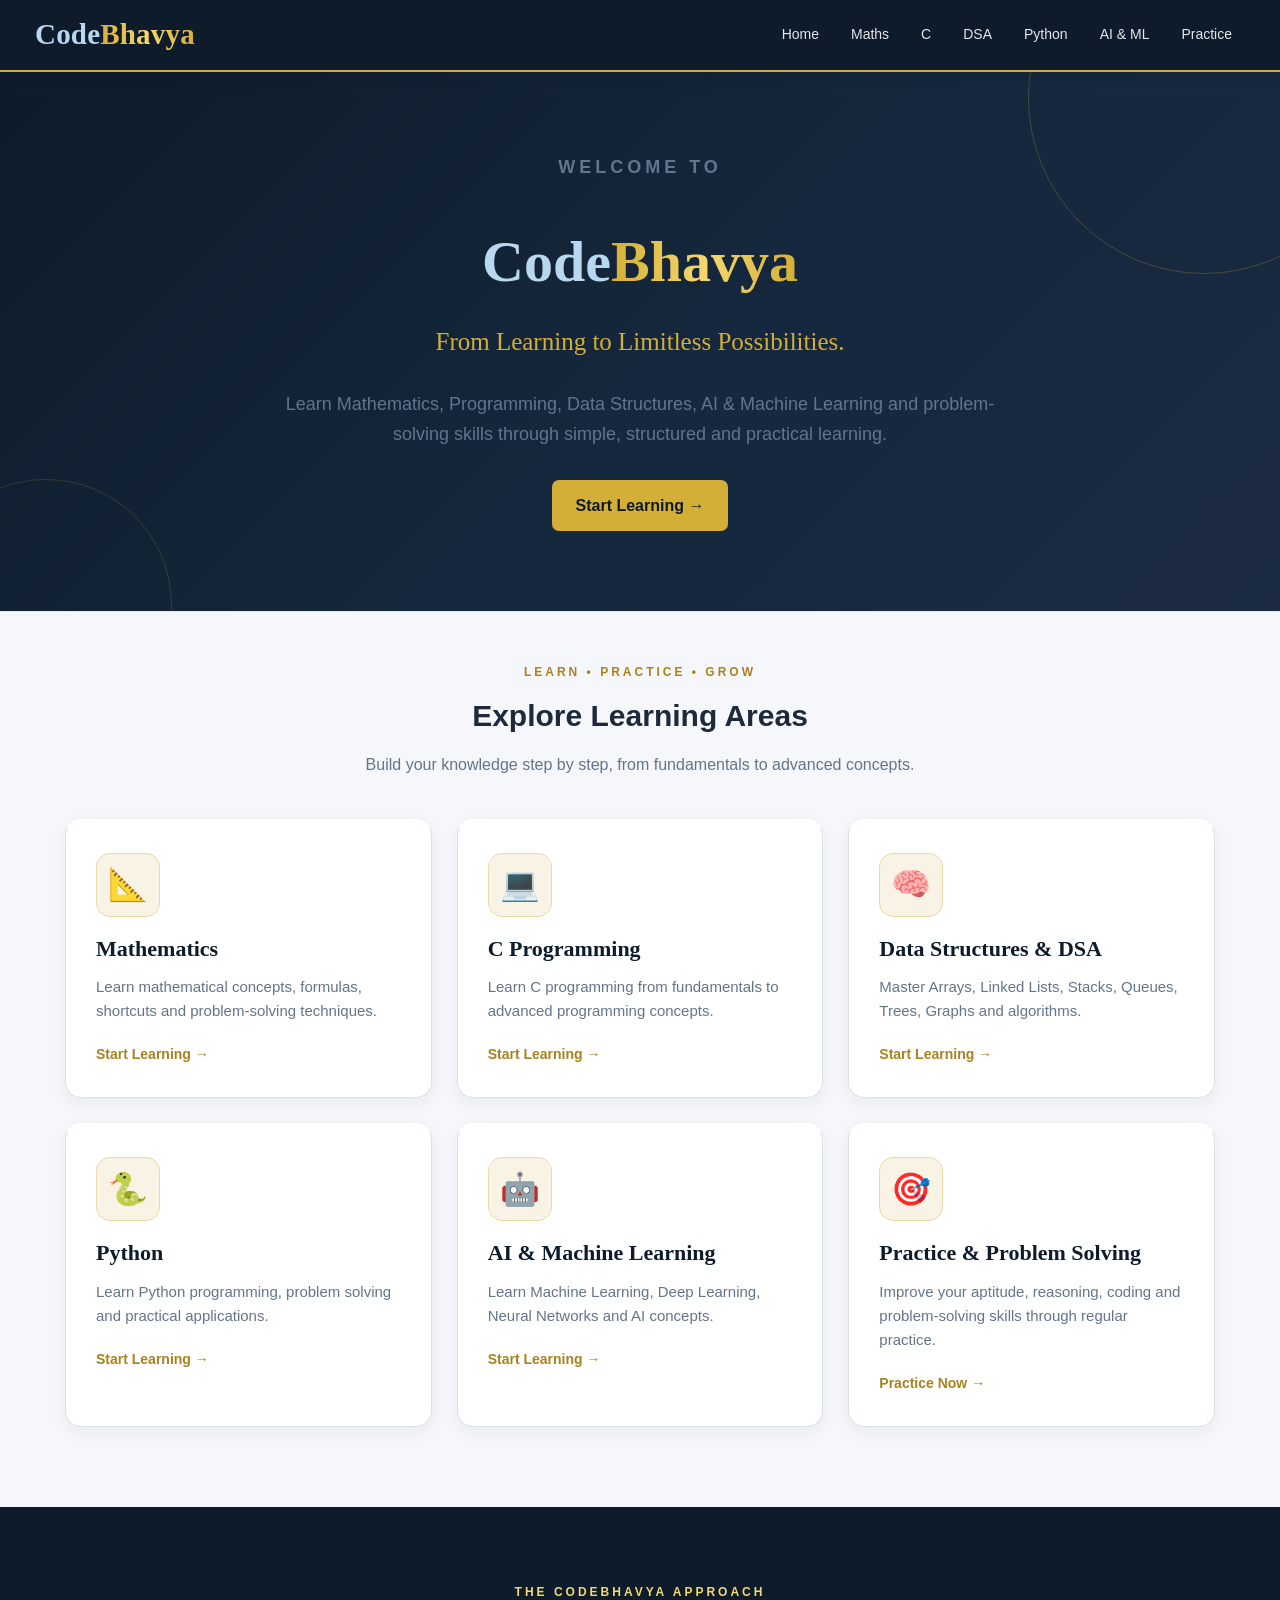
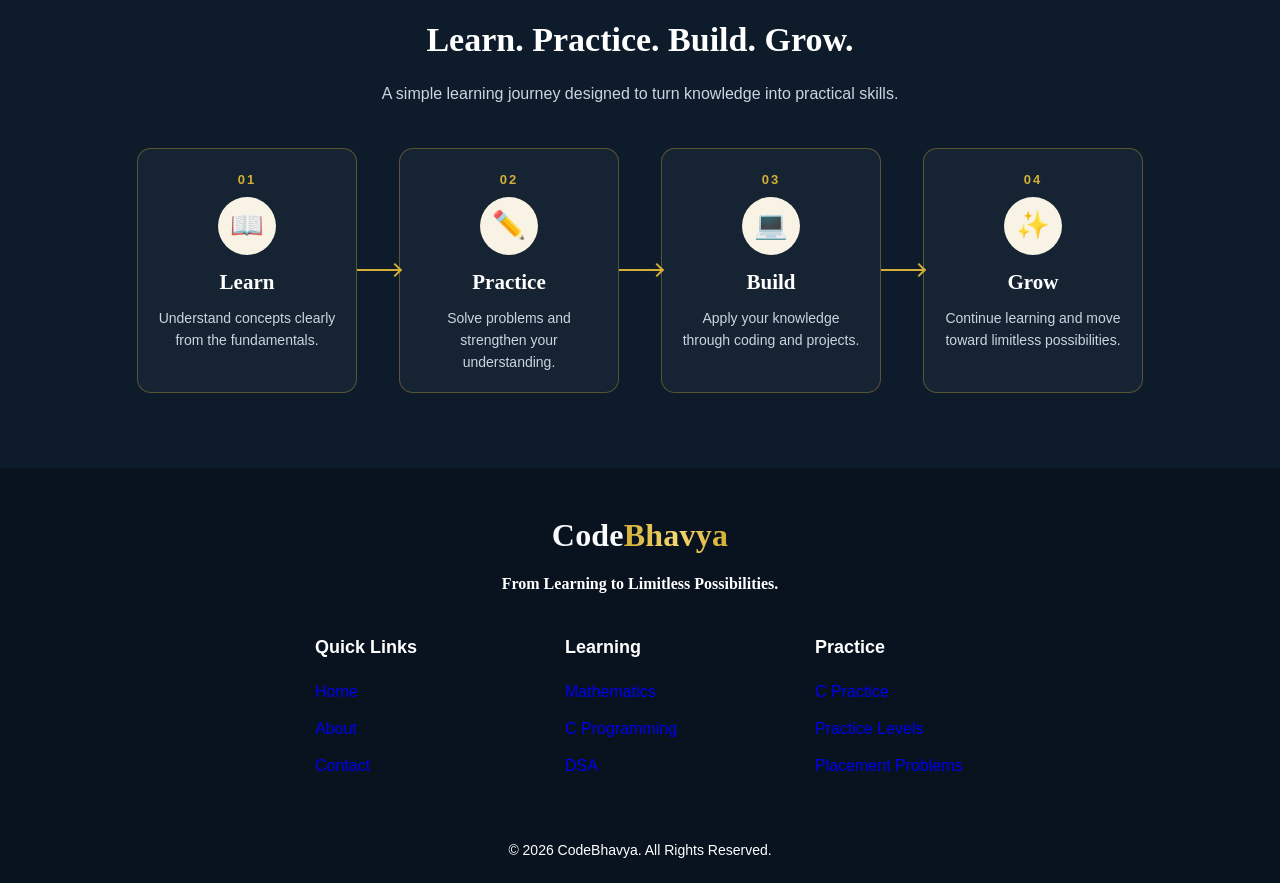
==== commit 30d4c115: "Update index.html" ====
--- a/index.html
+++ b/index.html
@@ -425,7 +425,7 @@
     <h2 class="logo">
         <span class="logo-code">Code</span><span class="logo-bhavya">Bhavya</span>
     </h2>
-    <p>From Learning to Limitless Possibilities.</p>
+    <p class="footer-gradient-tagline">From Learning to Limitless Possibilities.</p>
 </div>
 
     <div class="footer-container">
--- a/style.css
+++ b/style.css
@@ -2677,3 +2677,31 @@
     }
 
 }
+
+/* Ensure the footer brand matches the header perfectly */
+.footer-brand .logo {
+    font-family: Georgia, "Times New Roman", serif !important;
+    font-weight: 700 !important;
+    letter-spacing: 0.2px !important;
+    display: inline-block;
+    margin-bottom: 8px; /* Matches your footer's spacing layout */
+}
+
+/* Force the text-fill effects to render properly in the footer */
+.footer-brand .logo-code {
+    color: #F8FAFC !important;
+    -webkit-text-fill-color: #F8FAFC !important;
+}
+
+.footer-brand .logo-bhavya {
+    background: linear-gradient(
+        90deg,
+        #D4AF37,
+        #F5D76E,
+        #D4AF37
+    ) !important;
+    -webkit-background-clip: text !important;
+    background-clip: text !important;
+    -webkit-text-fill-color: transparent !important;
+    color: transparent !important;
+}
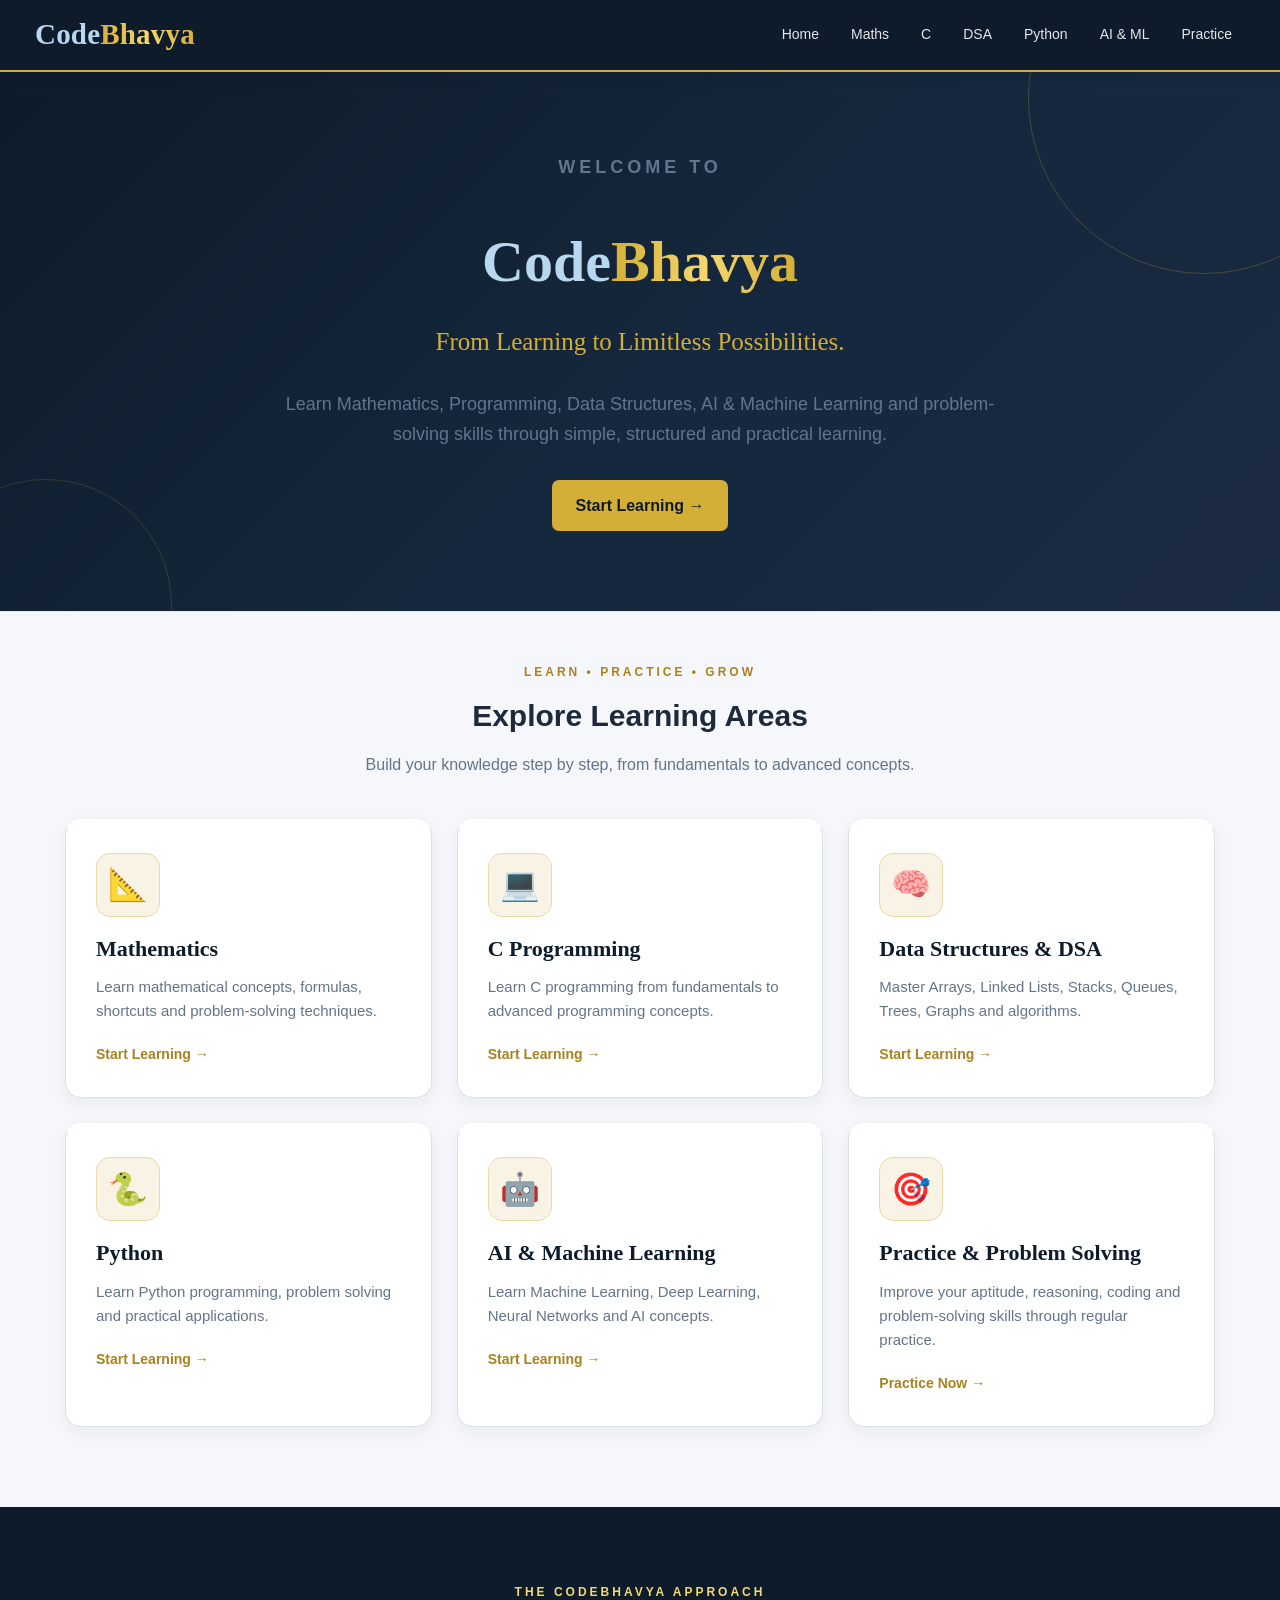
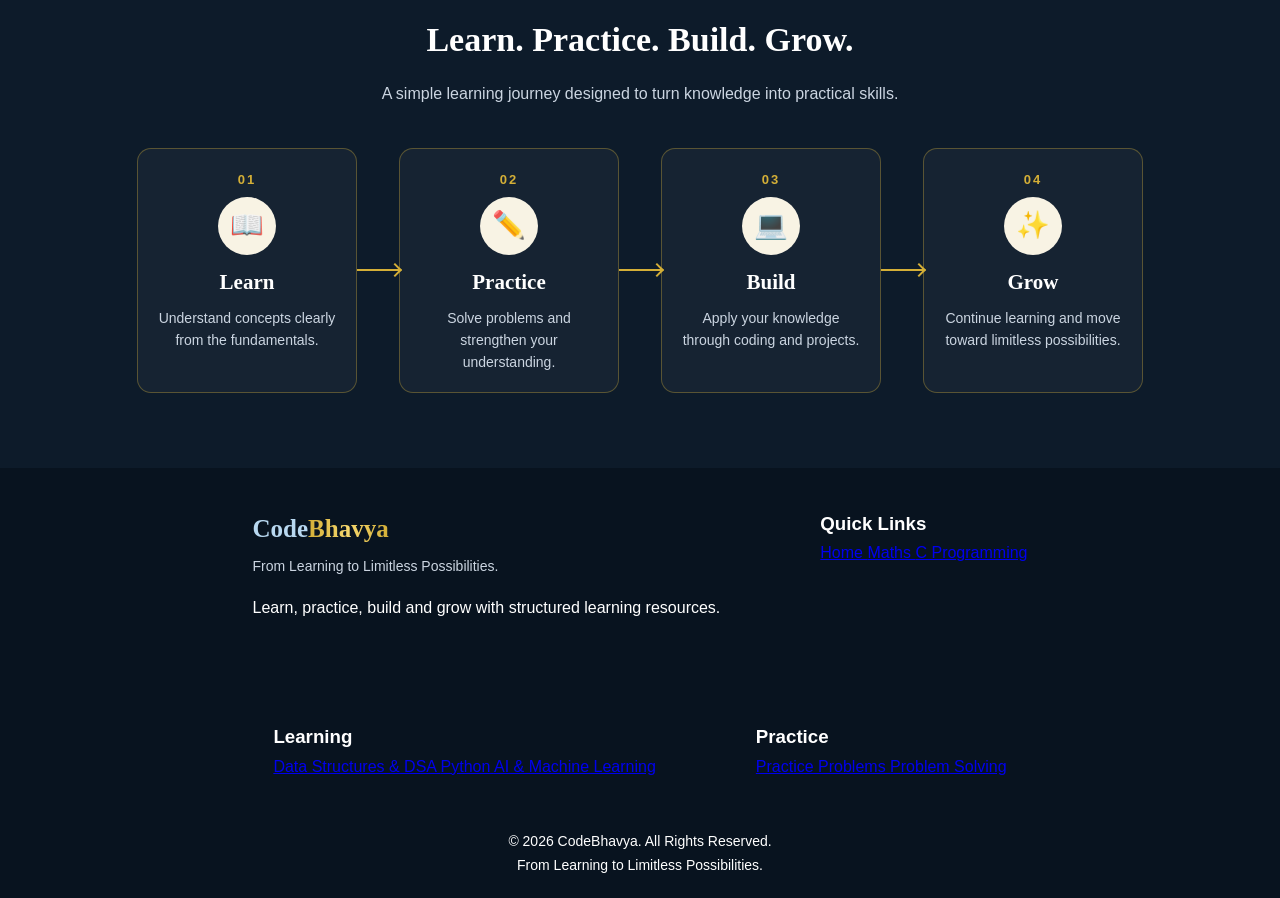
==== commit 0a5bca32: "Update index.html" ====
--- a/index.html
+++ b/index.html
@@ -419,45 +419,113 @@
      FOOTER
 ============================= -->
 
+<!-- ============================
+     CODEBHAVYA FOOTER
+============================= -->
+
 <footer class="footer">
 
-<div class="footer-brand">
-    <h2 class="logo">
-        <span class="logo-code">Code</span><span class="logo-bhavya">Bhavya</span>
-    </h2>
-    <p class="footer-gradient-tagline">From Learning to Limitless Possibilities.</p>
-</div>
-
     <div class="footer-container">
 
-        <div class="footer-section">
-            <h3>Quick Links</h3>
-            <a href="index.html">Home</a>
-            <a href="#">About</a>
-            <a href="#">Contact</a>
+        <!-- BRAND -->
+
+        <div class="footer-brand-section">
+
+            <div class="footer-brand">
+                <span class="footer-code">Code</span><span class="footer-bhavya">Bhavya</span>
+            </div>
+
+            <p class="footer-tagline">
+                From Learning to Limitless Possibilities.
+            </p>
+
+            <p class="footer-description">
+                Learn, practice, build and grow with
+                structured learning resources.
+            </p>
+
         </div>
 
 
-        <div class="footer-section">
-            <h3>Learning</h3>
-            <a href="#">Mathematics</a>
-            <a href="#">C Programming</a>
-            <a href="#">DSA</a>
+        <!-- QUICK LINKS -->
+
+        <div class="footer-column">
+
+            <h3>
+                Quick Links
+            </h3>
+
+            <a href="index.html">
+                Home
+            </a>
+
+            <a href="Maths/">
+                Maths
+            </a>
+
+            <a href="C-Programming/">
+                C Programming
+            </a>
+
         </div>
 
 
-        <div class="footer-section">
-            <h3>Practice</h3>
-            <a href="#">C Practice</a>
-            <a href="#">Practice Levels</a>
-            <a href="#">Placement Problems</a>
+        <!-- LEARNING -->
+
+        <div class="footer-column">
+
+            <h3>
+                Learning
+            </h3>
+
+            <a href="Data-Structures/">
+                Data Structures & DSA
+            </a>
+
+            <a href="Python/">
+                Python
+            </a>
+
+            <a href="AI-ML/">
+                AI & Machine Learning
+            </a>
+
         </div>
 
+
+        <!-- PRACTICE -->
+
+        <div class="footer-column">
+
+            <h3>
+                Practice
+            </h3>
+
+            <a href="Placement/">
+                Practice Problems
+            </a>
+
+            <a href="Placement/">
+                Problem Solving
+            </a>
+
+        </div>
+
     </div>
 
 
+    <!-- FOOTER BOTTOM -->
+
     <div class="footer-bottom">
-        <p>© 2026 CodeBhavya. All Rights Reserved.</p>
+
+        <p>
+            © 2026 CodeBhavya. All Rights Reserved.
+        </p>
+
+        <p>
+            From Learning to Limitless Possibilities.
+        </p>
+
     </div>
 
 </footer>
--- a/style.css
+++ b/style.css
@@ -2689,7 +2689,7 @@
 
 /* Force the text-fill effects to render properly in the footer */
 .footer-brand .logo-code {
-    color: #F8FAFC !important;
+    color: #B8D8F0 !important;
     -webkit-text-fill-color: #F8FAFC !important;
 }
 
@@ -2705,3 +2705,38 @@
     -webkit-text-fill-color: transparent !important;
     color: transparent !important;
 }
+
+/* =========================================
+   TAGLINE GRADIENT COLOR TREATMENT
+   ========================================= */
+
+.hero-gradient-tagline,
+.footer-gradient-tagline {
+    background: linear-gradient(
+        90deg,
+        #D4AF37,
+        #F5D76E,
+        #D4AF37
+    ) !important;
+
+    -webkit-background-clip: text !important;
+    background-clip: text !important;
+
+    -webkit-text-fill-color: transparent !important;
+    color: transparent !important;
+    
+    display: inline-block; /* Essential for the gradient clip effect */
+    font-weight: 600 !important;
+}
+
+/* Specific spacing adjustments so they sit nicely in their sections */
+.hero-gradient-tagline {
+    font-family: Georgia, "Times New Roman", serif !important;
+    font-size: 25px !important;
+    margin-bottom: 25px !important;
+}
+
+.footer-gradient-tagline {
+    font-size: 16px !important;
+    margin-bottom: 35px !important;
+}
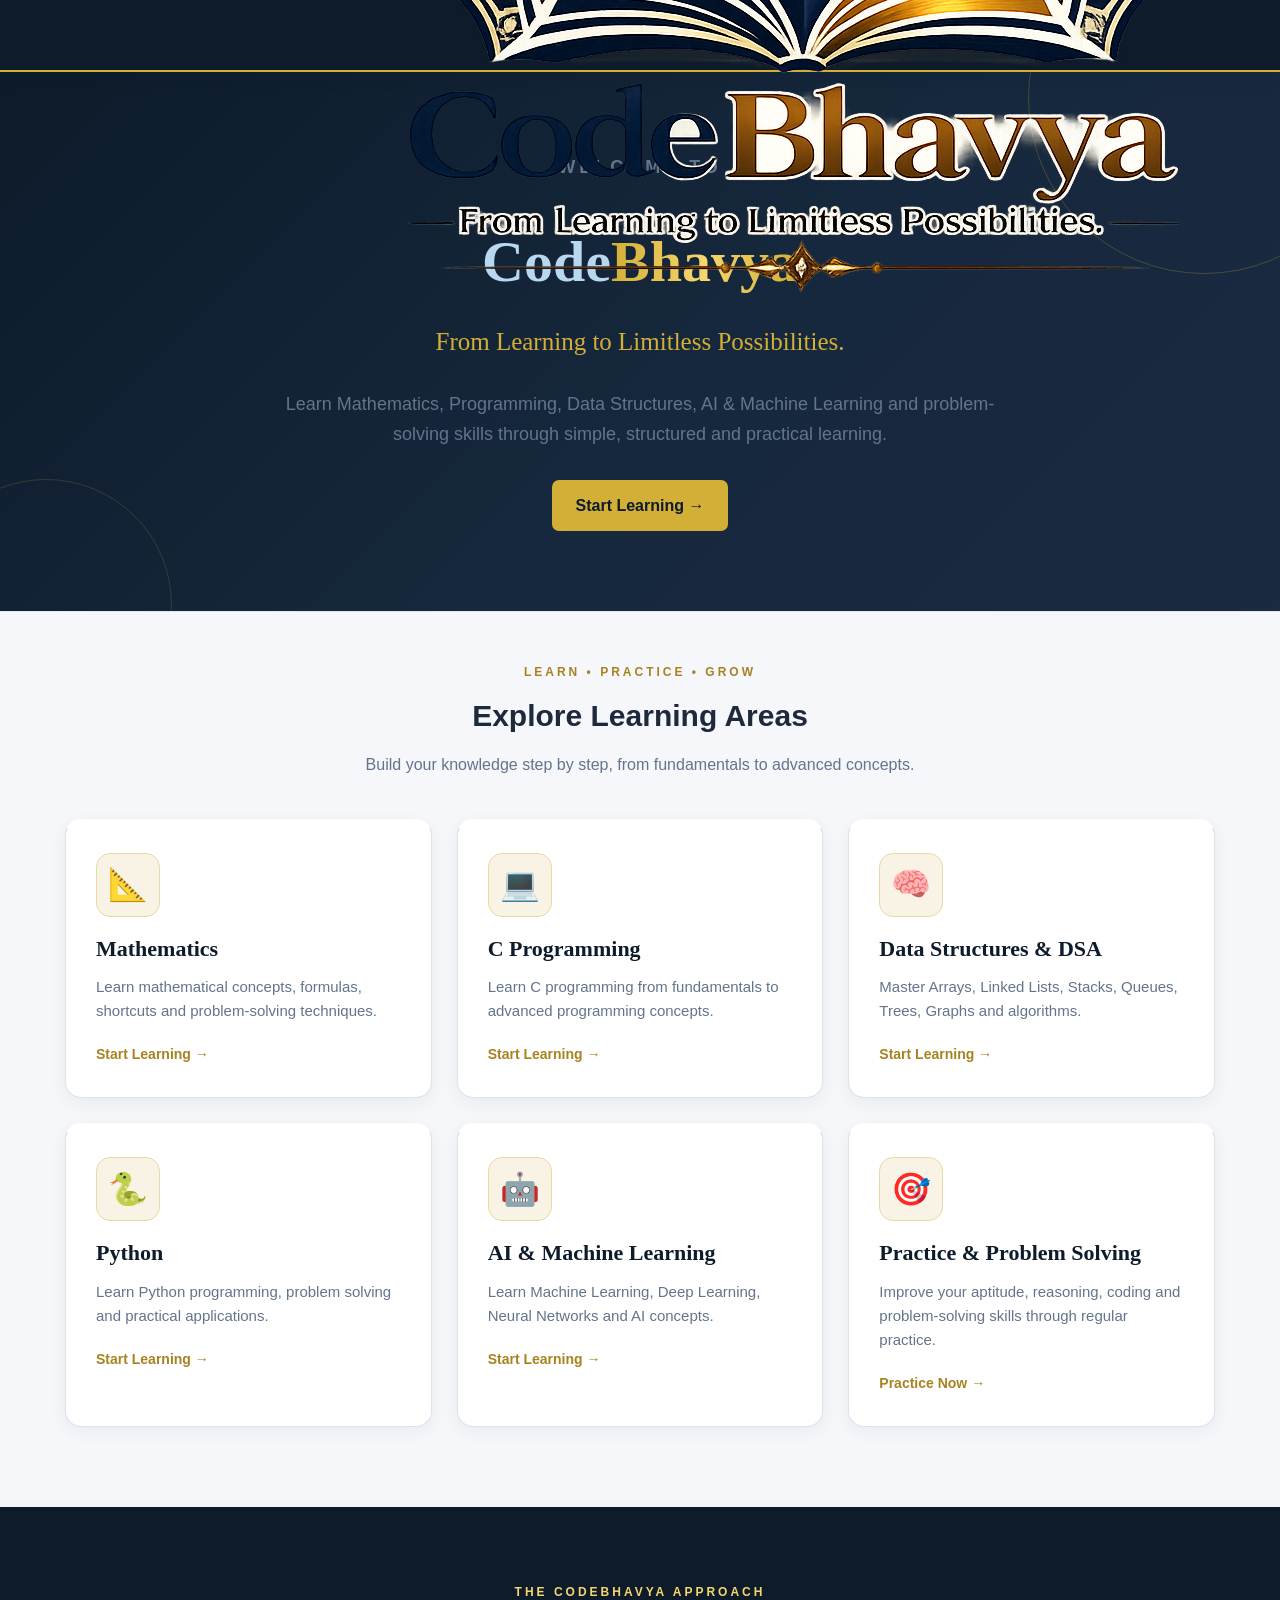
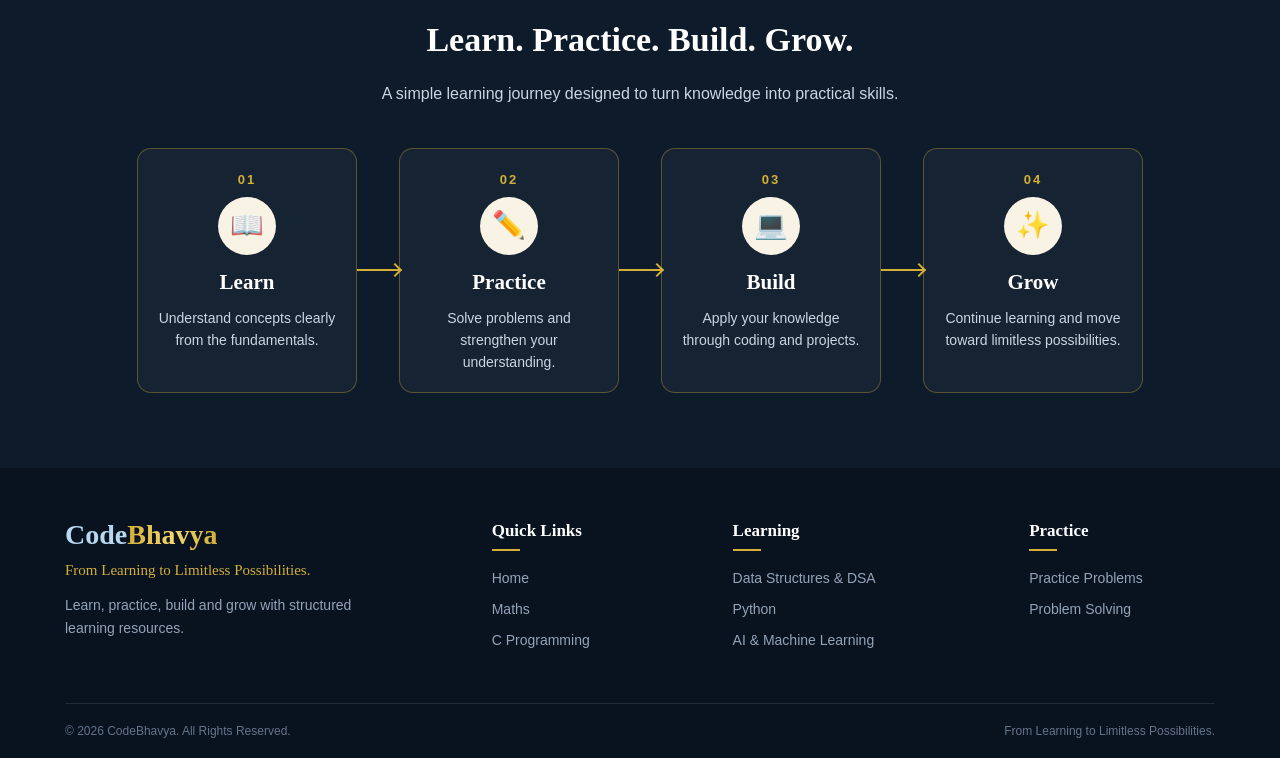
==== commit 075e9739: "Update index.html" ====
--- a/index.html
+++ b/index.html
@@ -27,10 +27,9 @@
 <header class="top-header">
 
     <a href="index.html" class="logo">
-
-        <span class="logo-code">Code</span><span class="logo-bhavya">Bhavya</span>
-
-    </a>
+    <img src="images/codebhavya-logo.png"
+         alt="CodeBhavya Logo">
+</a>
 
 
     <nav class="top-nav">
--- a/style.css
+++ b/style.css
@@ -2740,3 +2740,562 @@
     font-size: 16px !important;
     margin-bottom: 35px !important;
 }
+
+/* =========================================
+   CODEBHAVYA PROFESSIONAL FOOTER
+   ========================================= */
+
+.footer {
+    background: #08131F;
+
+    color: #FFFFFF;
+
+    padding: 55px 30px 0;
+
+    margin-top: 0;
+}
+
+
+/* Main footer */
+
+.footer-container {
+    max-width: 1150px;
+
+    margin: 0 auto;
+
+    display: grid;
+
+    grid-template-columns:
+        2fr 1fr 1.2fr 1fr;
+
+    gap: 45px;
+
+    padding-bottom: 45px;
+}
+
+
+/* =========================================
+   BRAND SECTION
+   ========================================= */
+
+.footer-brand-section {
+    max-width: 350px;
+}
+
+
+.footer-brand {
+    font-family:
+        Georgia,
+        "Times New Roman",
+        serif;
+
+    font-size: 28px;
+
+    font-weight: 700;
+
+    margin-bottom: 8px;
+}
+
+
+/* Code */
+
+.footer-brand .footer-code {
+    color: #B8D8F0 !important;
+
+    background: none !important;
+
+    -webkit-background-clip: initial !important;
+    background-clip: initial !important;
+
+    -webkit-text-fill-color: #B8D8F0 !important;
+}
+
+
+/* Bhavya */
+
+.footer-brand .footer-bhavya {
+    background: linear-gradient(
+        90deg,
+        #D4AF37,
+        #F5D76E,
+        #D4AF37
+    );
+
+    -webkit-background-clip: text;
+
+    background-clip: text;
+
+    -webkit-text-fill-color: transparent;
+
+    color: transparent;
+}
+
+
+/* Tagline */
+
+.footer-tagline {
+    color: #D4AF37;
+
+    font-family:
+        Georgia,
+        "Times New Roman",
+        serif;
+
+    font-size: 15px;
+
+    line-height: 1.6;
+
+    margin-bottom: 12px;
+}
+
+
+/* Description */
+
+.footer-description {
+    color: #94A3B8;
+
+    font-size: 14px;
+
+    line-height: 1.7;
+
+    margin: 0;
+}
+
+
+/* =========================================
+   FOOTER COLUMNS
+   ========================================= */
+
+.footer-column {
+    display: flex;
+
+    flex-direction: column;
+
+    align-items: flex-start;
+}
+
+
+.footer-column h3 {
+    color: #FFFFFF;
+
+    font-family:
+        Georgia,
+        "Times New Roman",
+        serif;
+
+    font-size: 17px;
+
+    margin: 3px 0 18px;
+
+    position: relative;
+}
+
+
+/* Small gold line */
+
+.footer-column h3::after {
+    content: "";
+
+    display: block;
+
+    width: 28px;
+
+    height: 2px;
+
+    background: #D4AF37;
+
+    margin-top: 7px;
+}
+
+
+.footer-column a {
+    color: #94A3B8;
+
+    text-decoration: none;
+
+    font-size: 14px;
+
+    line-height: 1.5;
+
+    margin-bottom: 11px;
+
+    transition:
+        color 0.2s ease,
+        transform 0.2s ease;
+}
+
+
+.footer-column a:hover {
+    color: #F5D76E;
+
+    transform: translateX(3px);
+}
+
+
+/* =========================================
+   FOOTER BOTTOM
+   ========================================= */
+
+.footer-bottom {
+    max-width: 1150px;
+
+    margin: 0 auto;
+
+    padding: 20px 0;
+
+    border-top: 1px solid
+        rgba(255, 255, 255, 0.10);
+
+    display: flex;
+
+    align-items: center;
+
+    justify-content: space-between;
+
+    gap: 20px;
+}
+
+
+.footer-bottom p {
+    color: #64748B;
+
+    font-size: 12px;
+
+    margin: 0;
+}
+
+
+/* =========================================
+   TABLET
+   ========================================= */
+
+@media (max-width: 900px) {
+
+    .footer-container {
+        grid-template-columns:
+            1.5fr 1fr 1fr;
+
+        gap: 35px;
+    }
+
+    .footer-brand-section {
+        grid-column: 1 / -1;
+
+        max-width: 600px;
+    }
+
+}
+
+
+/* =========================================
+   MOBILE
+   ========================================= */
+
+@media (max-width: 600px) {
+
+    .footer {
+        padding: 45px 22px 0;
+    }
+
+
+    .footer-container {
+        grid-template-columns: 1fr;
+
+        gap: 30px;
+
+        padding-bottom: 35px;
+    }
+
+
+    .footer-brand-section {
+        grid-column: auto;
+
+        max-width: 100%;
+    }
+
+
+    .footer-column h3 {
+        margin-bottom: 14px;
+    }
+
+
+    .footer-bottom {
+        flex-direction: column;
+
+        align-items: center;
+
+        text-align: center;
+
+        padding: 18px 0;
+    }
+
+}
+
+/* =========================================
+   FINAL CODEBHAVYA FOOTER ALIGNMENT
+   ========================================= */
+
+.footer {
+    background: #08131F;
+    color: #FFFFFF;
+    padding: 50px 30px 0;
+}
+
+
+/* Main footer layout */
+
+.footer-container {
+    max-width: 1150px;
+    margin: 0 auto;
+
+    display: grid;
+
+    grid-template-columns: 2fr 1fr 1.3fr 1fr;
+
+    gap: 55px;
+
+    align-items: start;
+
+    padding-bottom: 42px;
+}
+
+
+/* =========================================
+   BRAND
+   ========================================= */
+
+.footer-brand-section {
+    max-width: 360px;
+    padding-top: 0;
+}
+
+
+.footer-brand {
+    font-family:
+        Georgia,
+        "Times New Roman",
+        serif;
+
+    font-size: 28px;
+    font-weight: 700;
+
+    line-height: 1.2;
+
+    margin: 0 0 8px;
+}
+
+
+.footer-brand .footer-code {
+    color: #B8D8F0 !important;
+
+    background: none !important;
+
+    -webkit-background-clip: initial !important;
+    background-clip: initial !important;
+
+    -webkit-text-fill-color: #B8D8F0 !important;
+}
+
+
+.footer-brand .footer-bhavya {
+    background: linear-gradient(
+        90deg,
+        #D4AF37,
+        #F5D76E,
+        #D4AF37
+    );
+
+    -webkit-background-clip: text;
+    background-clip: text;
+
+    -webkit-text-fill-color: transparent;
+    color: transparent;
+}
+
+
+.footer-tagline {
+    color: #D4AF37;
+
+    font-family:
+        Georgia,
+        "Times New Roman",
+        serif;
+
+    font-size: 15px;
+
+    line-height: 1.5;
+
+    margin: 0 0 12px;
+}
+
+
+.footer-description {
+    color: #94A3B8;
+
+    font-size: 14px;
+
+    line-height: 1.7;
+
+    margin: 0;
+
+    max-width: 330px;
+}
+
+
+/* =========================================
+   LINK COLUMNS
+   ========================================= */
+
+.footer-column {
+    display: flex;
+
+    flex-direction: column;
+
+    align-items: flex-start;
+
+    padding: 0;
+}
+
+
+.footer-column h3 {
+    color: #FFFFFF;
+
+    font-family:
+        Georgia,
+        "Times New Roman",
+        serif;
+
+    font-size: 17px;
+
+    line-height: 1.3;
+
+    margin: 2px 0 17px;
+}
+
+
+.footer-column h3::after {
+    content: "";
+
+    display: block;
+
+    width: 28px;
+
+    height: 2px;
+
+    background: #D4AF37;
+
+    margin-top: 7px;
+}
+
+
+.footer-column a {
+    color: #94A3B8;
+
+    text-decoration: none;
+
+    font-size: 14px;
+
+    line-height: 1.5;
+
+    margin: 0 0 10px;
+
+    transition:
+        color 0.2s ease,
+        transform 0.2s ease;
+}
+
+
+.footer-column a:hover {
+    color: #F5D76E;
+
+    transform: translateX(3px);
+}
+
+
+/* =========================================
+   BOTTOM BAR
+   ========================================= */
+
+.footer-bottom {
+    max-width: 1150px;
+
+    margin: 0 auto;
+
+    padding: 18px 0;
+
+    border-top:
+        1px solid
+        rgba(255, 255, 255, 0.10);
+
+    display: flex;
+
+    align-items: center;
+
+    justify-content: space-between;
+}
+
+
+.footer-bottom p {
+    color: #64748B;
+
+    font-size: 12px;
+
+    line-height: 1.5;
+
+    margin: 0;
+}
+
+
+/* =========================================
+   TABLET
+   ========================================= */
+
+@media (max-width: 900px) {
+
+    .footer-container {
+        grid-template-columns:
+            1.5fr 1fr 1fr;
+
+        gap: 35px;
+    }
+
+    .footer-brand-section {
+        grid-column: 1 / -1;
+    }
+
+}
+
+
+/* =========================================
+   MOBILE
+   ========================================= */
+
+@media (max-width: 600px) {
+
+    .footer {
+        padding: 42px 22px 0;
+    }
+
+    .footer-container {
+        grid-template-columns: 1fr;
+
+        gap: 30px;
+
+        padding-bottom: 35px;
+    }
+
+    .footer-brand-section {
+        grid-column: auto;
+
+        max-width: 100%;
+    }
+
+    .footer-bottom {
+        flex-direction: column;
+
+        gap: 8px;
+
+        text-align: center;
+    }
+
+}
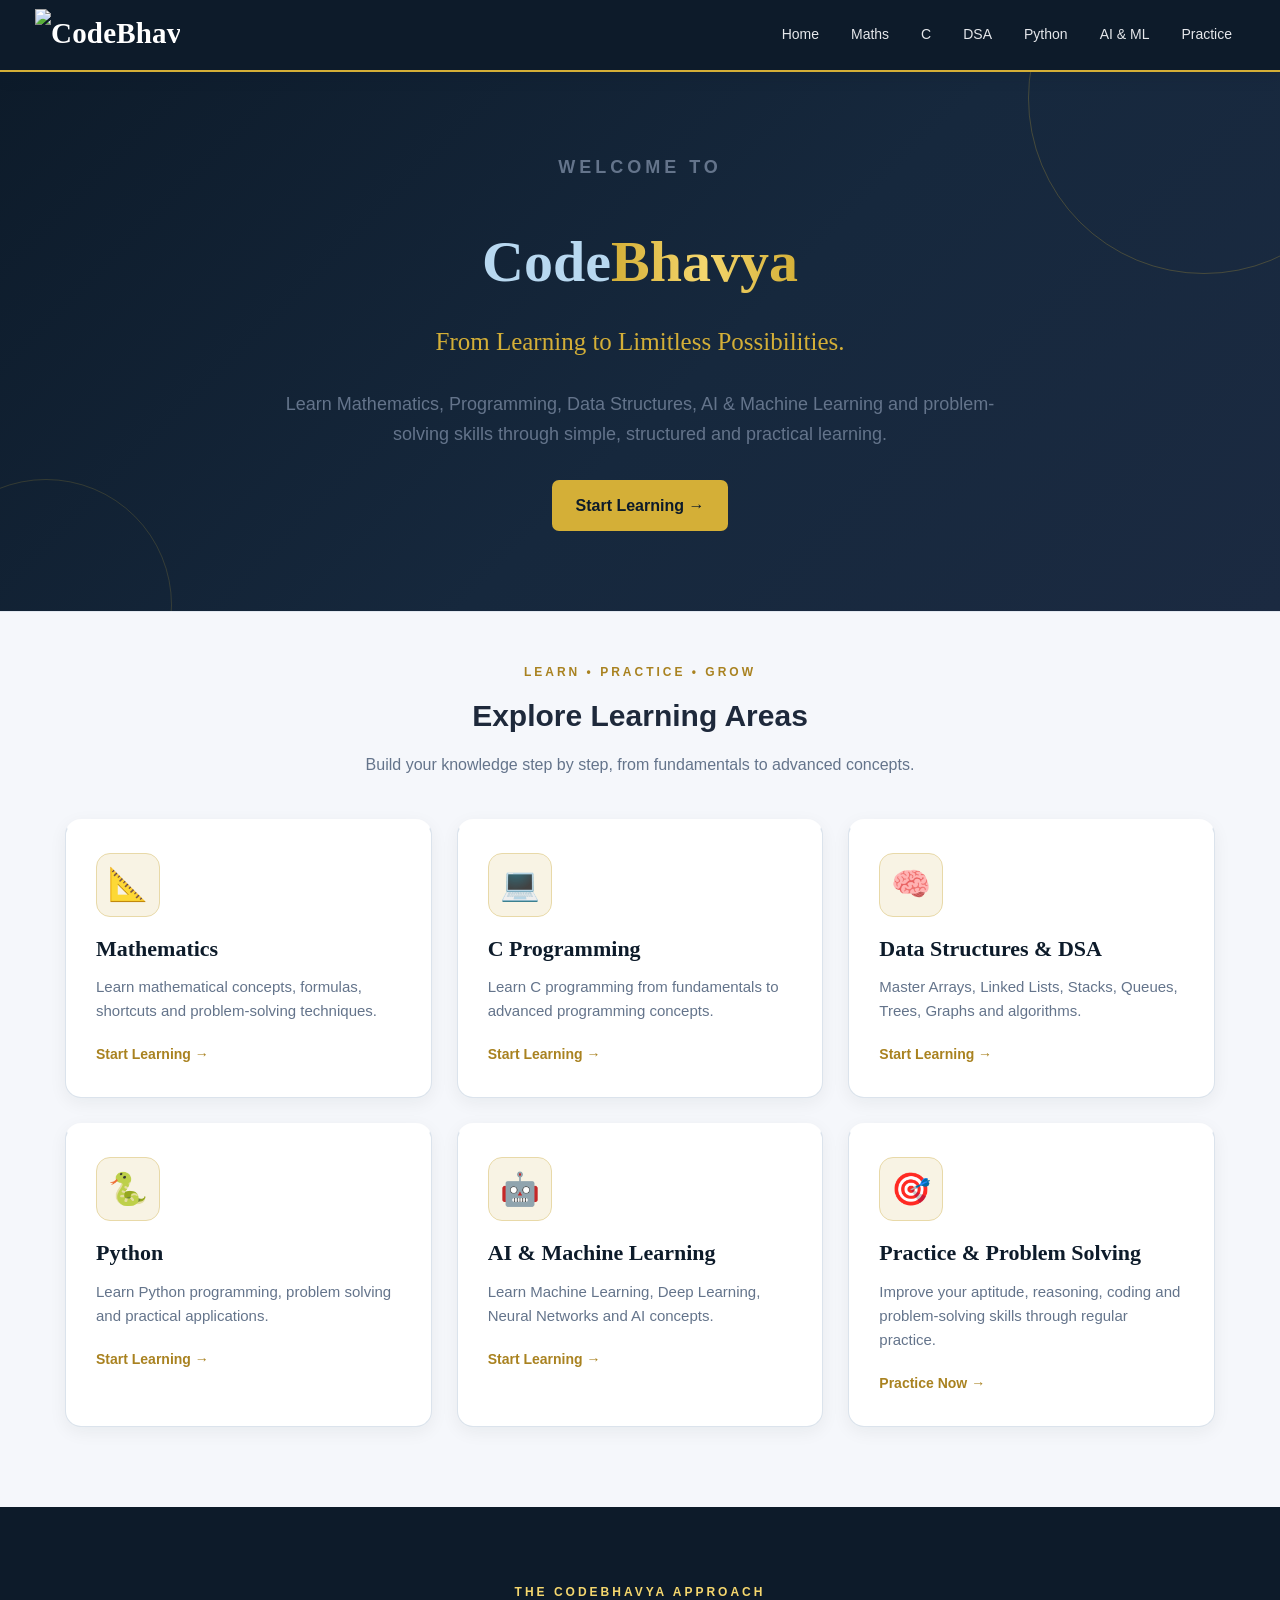
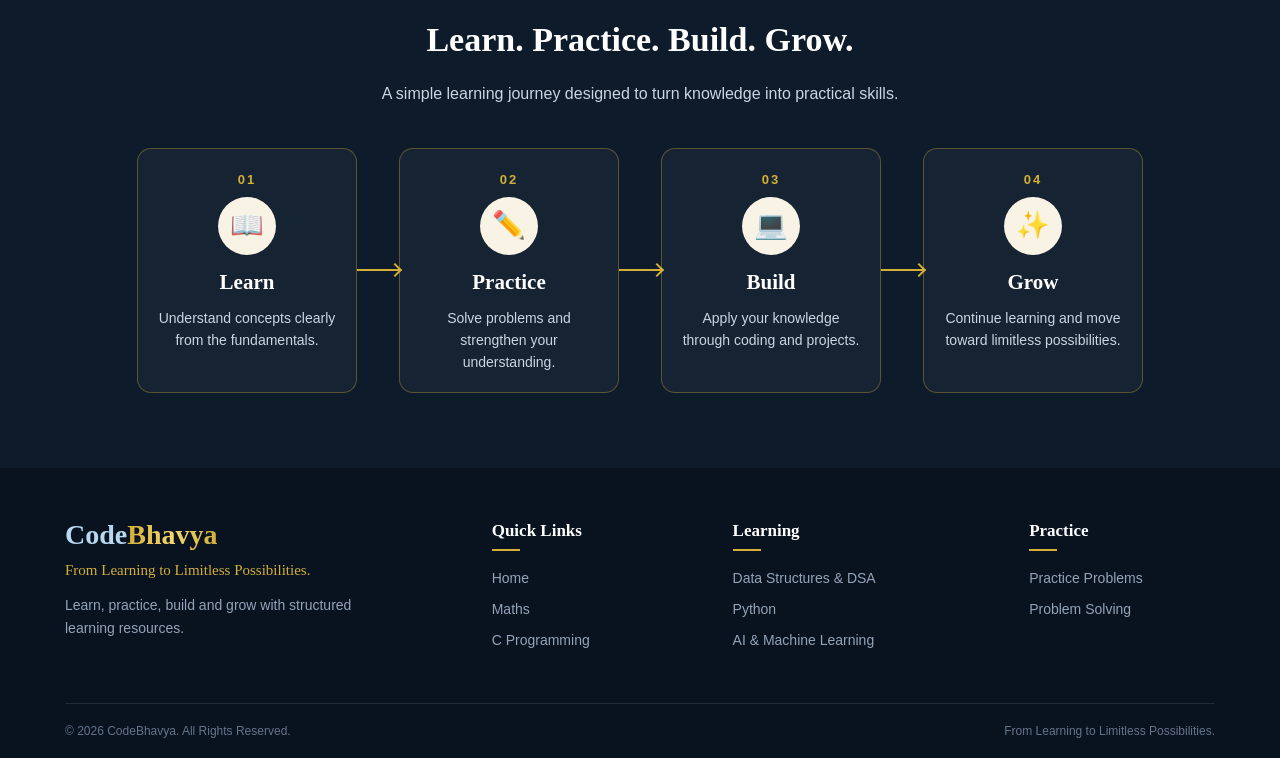
==== commit 4fa0eb29: "Update index.html" ====
--- a/index.html
+++ b/index.html
@@ -26,9 +26,9 @@
 
 <header class="top-header">
 
-    <a href="index.html" class="logo">
-    <img src="images/codebhavya-logo.png"
-         alt="CodeBhavya Logo">
+  <a href="index.html" class="logo">
+    <img src="images/codebhavya-header.png"
+         alt="CodeBhavya">
 </a>
 
 
--- a/style.css
+++ b/style.css
@@ -3299,3 +3299,89 @@
     }
 
 }
+
+/* =========================================
+   CODEBHAVYA MAIN LOGO IMAGE
+   ========================================= */
+
+.logo {
+    display: flex;
+    align-items: center;
+    text-decoration: none;
+}
+
+.logo img {
+    width: 170px;
+    height: auto;
+    display: block;
+    object-fit: contain;
+}
+
+/* =========================================
+   FINAL HEADER LOGO ALIGNMENT
+   ========================================= */
+
+.top-header {
+    display: flex;
+    align-items: center;
+}
+
+
+/* Logo container */
+
+.top-header .logo {
+    display: flex;
+    align-items: center;
+
+    height: 52px;
+
+    flex-shrink: 0;
+}
+
+
+/* Logo image */
+
+.top-header .logo img {
+    display: block;
+
+    width: 145px;
+    height: 52px;
+
+    object-fit: contain;
+    object-position: left center;
+}
+
+
+/* Navigation alignment */
+
+.top-header .top-nav {
+    display: flex;
+    align-items: center;
+}
+
+
+/* Desktop */
+
+@media (min-width: 769px) {
+
+    .top-header .logo {
+        margin-right: 25px;
+    }
+
+}
+
+
+/* Mobile */
+
+@media (max-width: 768px) {
+
+    .top-header .logo {
+        height: 48px;
+    }
+
+    .top-header .logo img {
+        width: 140px;
+        height: 48px;
+    }
+
+}
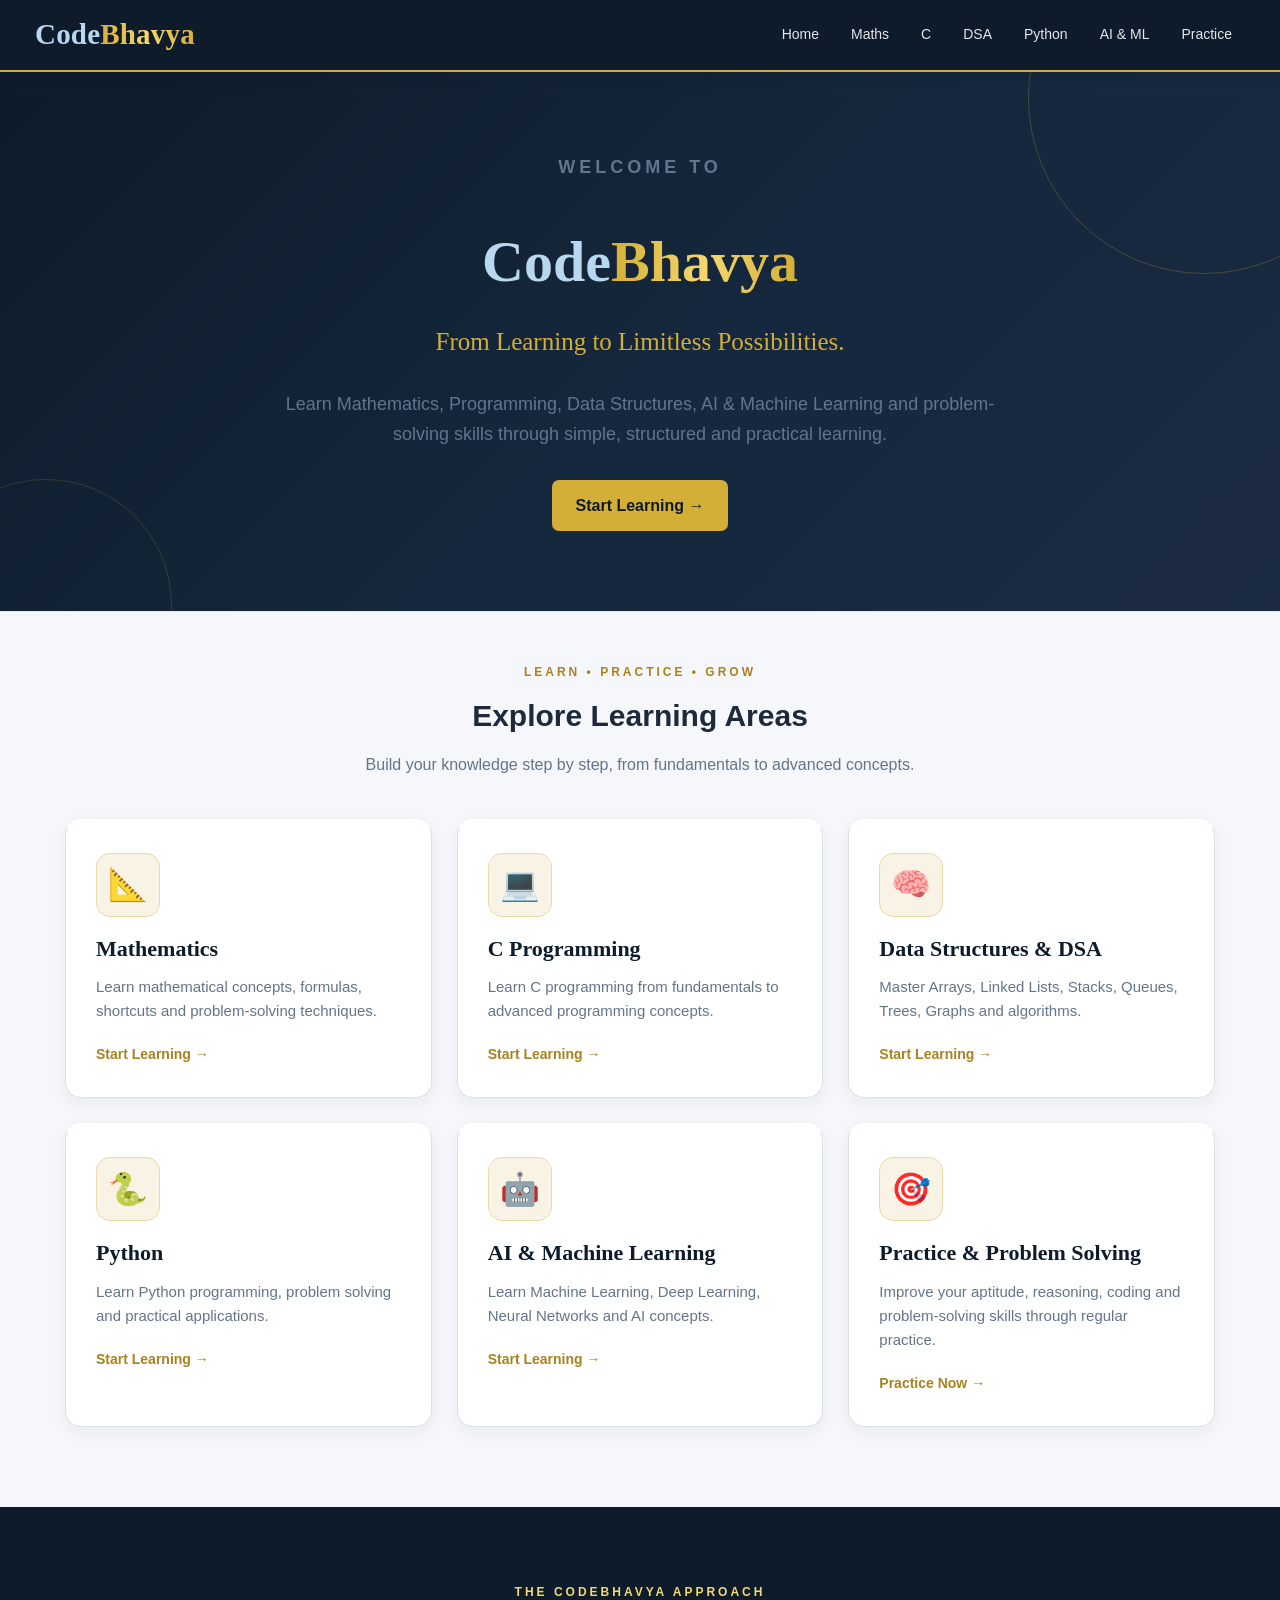
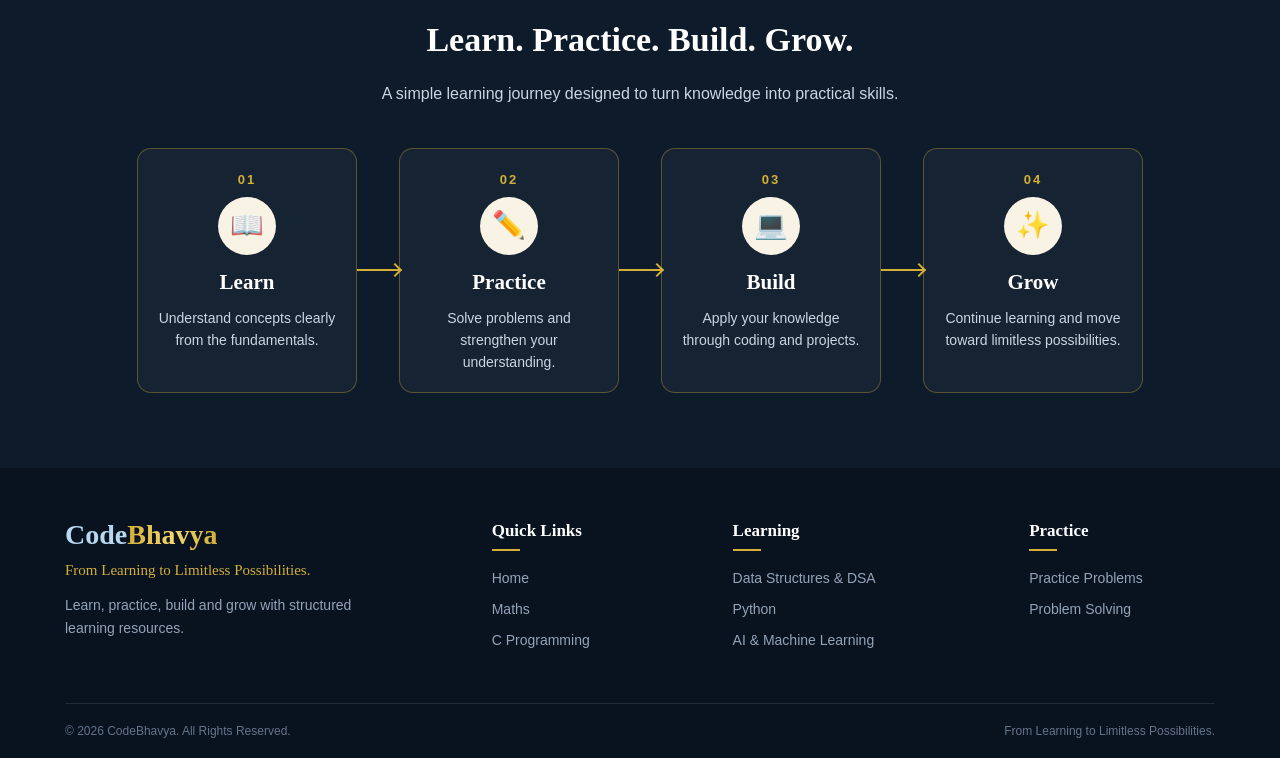
==== commit b40c9a50: "Update index.html" ====
--- a/index.html
+++ b/index.html
@@ -26,9 +26,8 @@
 
 <header class="top-header">
 
-  <a href="index.html" class="logo">
-    <img src="images/codebhavya-header.png"
-         alt="CodeBhavya">
+ <a href="index.html" class="logo">
+    <span class="logo-code">Code</span><span class="logo-bhavya">Bhavya</span>
 </a>
 
 
--- a/style.css
+++ b/style.css
@@ -3385,3 +3385,22 @@
     }
 
 }
+
+/* =========================================
+   CODEBHAVYA HEADER LOGO
+   ========================================= */
+
+.top-header .logo {
+    display: flex;
+    align-items: center;
+    height: 58px;
+    flex-shrink: 0;
+}
+
+.top-header .logo img {
+    display: block;
+    width: 190px;
+    height: auto;
+    max-height: 58px;
+    object-fit: contain;
+}
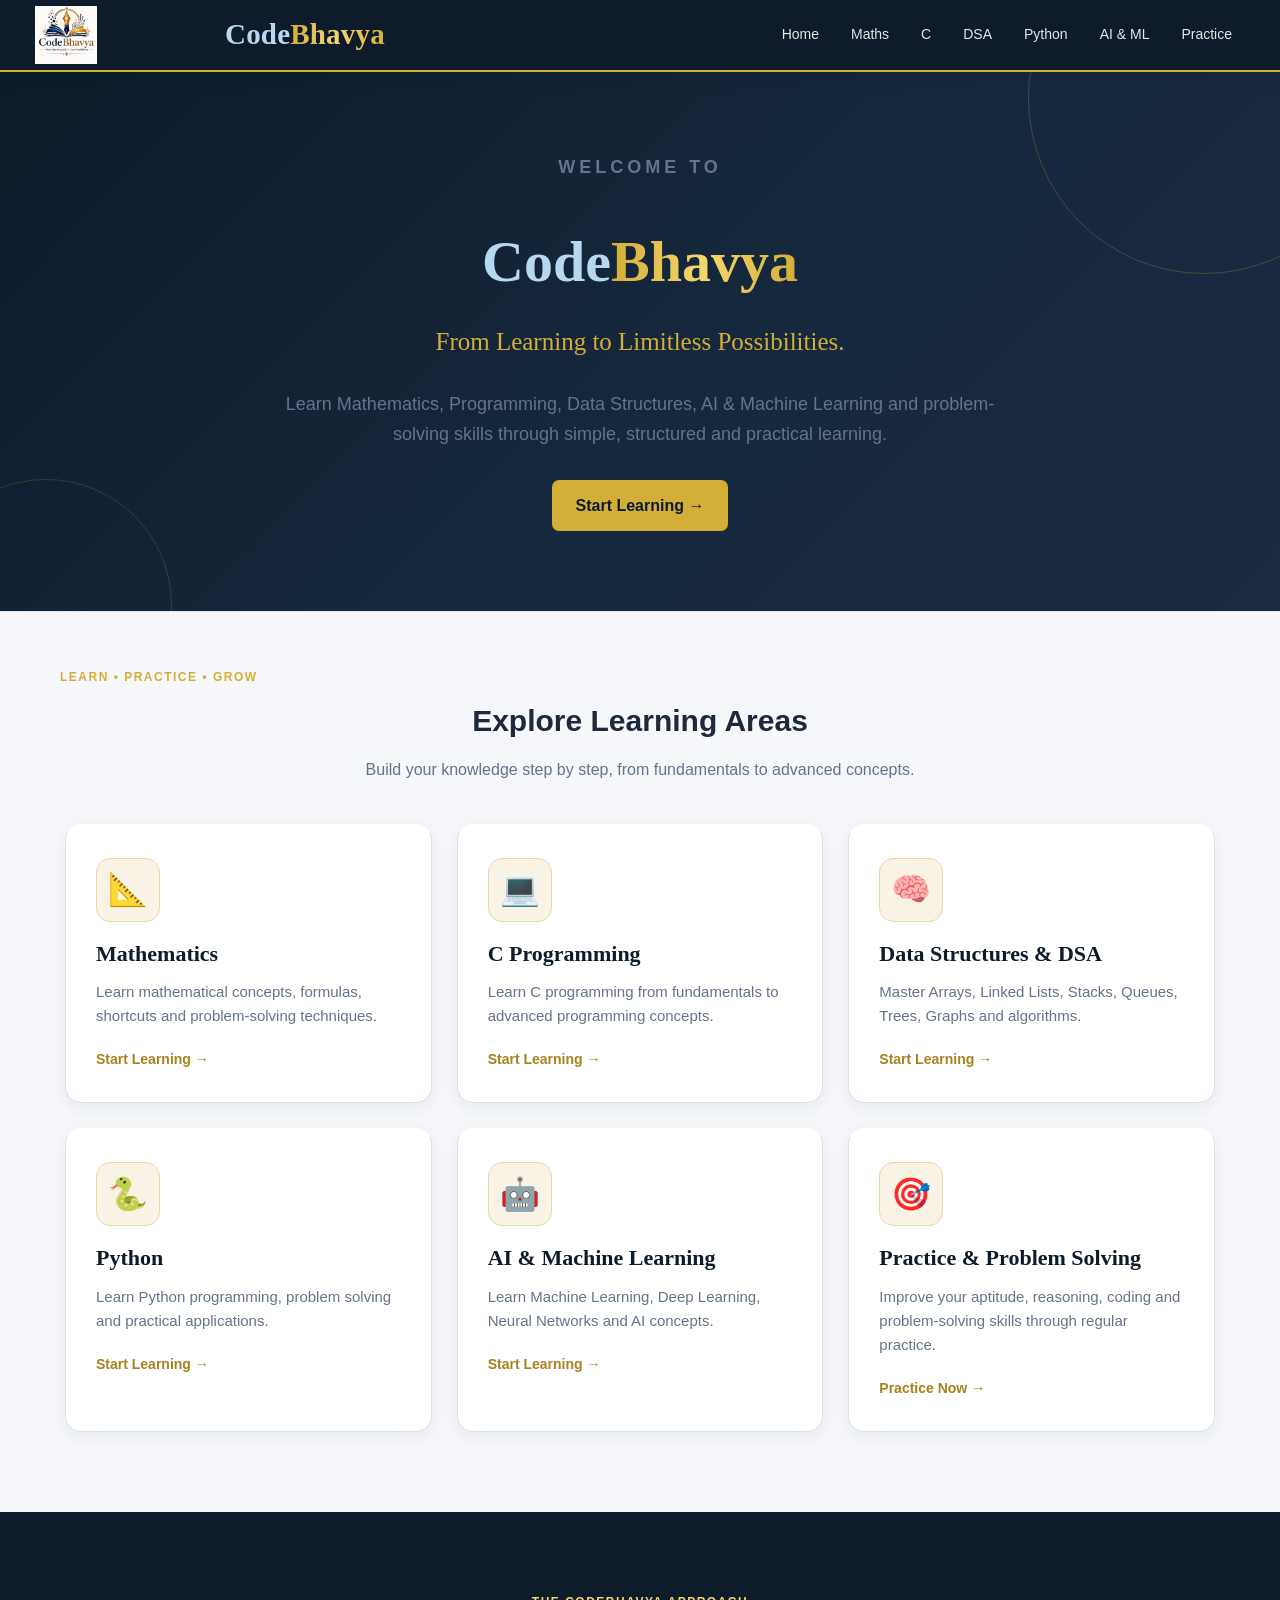
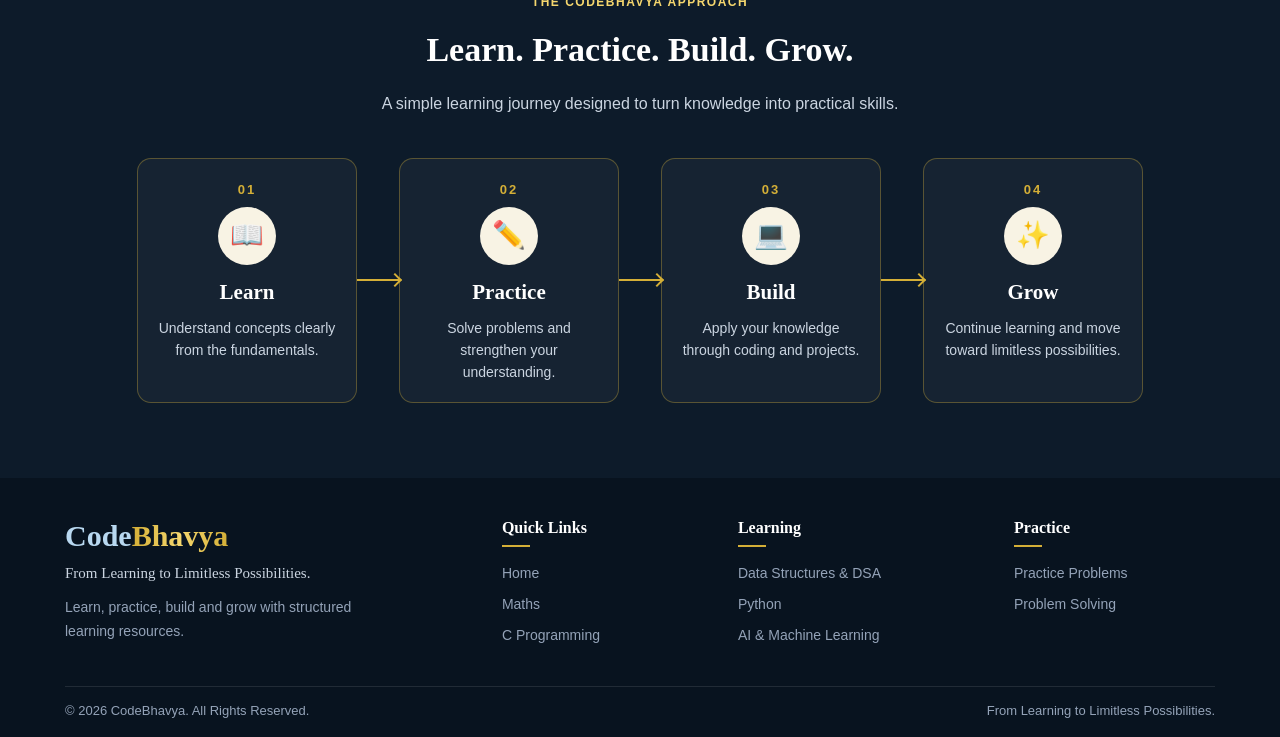
==== commit 83c515af: "Update index.html" ====
--- a/index.html
+++ b/index.html
@@ -14,7 +14,7 @@
           content="CodeBhavya - Learn Mathematics, Programming, Data Structures, AI and Machine Learning step by step.">
 
     <link rel="stylesheet" href="style.css">
-
+<link rel="icon" type="image/png" href="images/codebhavya-icon-32.png">
 </head>
 
 
@@ -26,8 +26,20 @@
 
 <header class="top-header">
 
- <a href="index.html" class="logo">
+<!-- <a href="index.html" class="logo">
     <span class="logo-code">Code</span><span class="logo-bhavya">Bhavya</span>
+</a> -->
+
+    <a href="index.html" class="logo">
+
+    <img
+        src="images/codebhavya-main-logo.png.png"
+        alt="CodeBhavya Logo"
+        class="main-logo"
+    >
+
+    <span class="logo-code">Code</span><span class="logo-bhavya">Bhavya</span>
+
 </a>
 
 
--- a/style.css
+++ b/style.css
@@ -3404,3 +3404,1041 @@
     max-height: 58px;
     object-fit: contain;
 }
+
+/* =========================================
+   CODEBHAVYA MATHEMATICS PAGE
+   ========================================= */
+
+
+/* -----------------------------------------
+   SUBJECT HERO
+----------------------------------------- */
+
+.subject-hero {
+    margin-bottom: 30px;
+}
+
+.subject-label,
+.section-label {
+    display: inline-block;
+
+    color: #D4AF37;
+
+    font-size: 12px;
+    font-weight: 700;
+
+    letter-spacing: 1.5px;
+
+    margin-bottom: 8px;
+}
+
+.subject-hero .page-title {
+    margin-bottom: 12px;
+}
+
+.subject-hero .page-description {
+    max-width: 750px;
+
+    margin-bottom: 0;
+}
+
+
+/* -----------------------------------------
+   SECTION
+----------------------------------------- */
+
+.content-section {
+    margin: 35px 0;
+}
+
+.section-heading {
+    margin-bottom: 22px;
+}
+
+.section-heading h2 {
+    margin: 4px 0 8px;
+}
+
+.section-heading p {
+    margin: 0;
+
+    color: #64748B;
+
+    line-height: 1.7;
+}
+
+
+/* -----------------------------------------
+   TOPIC GRID
+----------------------------------------- */
+
+.topic-grid {
+    display: grid;
+
+    grid-template-columns:
+        repeat(2, minmax(0, 1fr));
+
+    gap: 22px;
+
+    margin-top: 22px;
+}
+
+
+/* -----------------------------------------
+   TOPIC CARD
+----------------------------------------- */
+
+.topic-card {
+    background: #FFFFFF;
+
+    border: 1px solid #E2E8F0;
+
+    border-radius: 14px;
+
+    padding: 26px;
+
+    display: flex;
+
+    flex-direction: column;
+
+    min-height: 255px;
+
+    box-shadow:
+        0 5px 18px rgba(15, 23, 42, 0.06);
+
+    transition:
+        transform 0.2s ease,
+        box-shadow 0.2s ease,
+        border-color 0.2s ease;
+}
+
+
+.topic-card:hover {
+    transform: translateY(-4px);
+
+    border-color: #B8D8F0;
+
+    box-shadow:
+        0 10px 25px rgba(15, 23, 42, 0.10);
+}
+
+
+/* -----------------------------------------
+   TOPIC ICON
+----------------------------------------- */
+
+.topic-icon {
+    width: 48px;
+    height: 48px;
+
+    display: flex;
+
+    align-items: center;
+    justify-content: center;
+
+    border-radius: 12px;
+
+    background: #F1F7FC;
+
+    font-size: 25px;
+
+    margin-bottom: 16px;
+}
+
+
+/* -----------------------------------------
+   TOPIC TITLE
+----------------------------------------- */
+
+.topic-card h3 {
+    color: #0F172A;
+
+    font-size: 19px;
+
+    margin: 0 0 10px;
+}
+
+
+/* -----------------------------------------
+   TOPIC DESCRIPTION
+----------------------------------------- */
+
+.topic-card p {
+    color: #64748B;
+
+    font-size: 14px;
+
+    line-height: 1.65;
+
+    margin: 0 0 20px;
+}
+
+
+/* -----------------------------------------
+   TOPIC BUTTON
+----------------------------------------- */
+
+.topic-card .primary-button {
+    align-self: flex-start;
+
+    margin-top: auto;
+
+    text-decoration: none;
+}
+
+
+/* -----------------------------------------
+   LEARNING METHOD
+----------------------------------------- */
+
+.learning-method {
+    margin-top: 35px;
+}
+
+
+.learning-method h2 {
+    margin-top: 4px;
+
+    margin-bottom: 22px;
+}
+
+
+.learning-steps {
+    display: grid;
+
+    grid-template-columns:
+        repeat(5, minmax(0, 1fr));
+
+    gap: 12px;
+}
+
+
+.learning-step {
+    background: #F8FAFC;
+
+    border: 1px solid #E2E8F0;
+
+    border-radius: 10px;
+
+    padding: 16px 12px;
+
+    min-height: 100px;
+}
+
+
+.learning-step > span {
+    display: block;
+
+    color: #D4AF37;
+
+    font-size: 12px;
+
+    font-weight: 700;
+
+    letter-spacing: 1px;
+
+    margin-bottom: 9px;
+}
+
+
+.learning-step strong {
+    color: #334155;
+
+    font-size: 13px;
+
+    line-height: 1.5;
+}
+
+
+/* -----------------------------------------
+   SIDEBAR PART B
+----------------------------------------- */
+
+.sidebar-part-b {
+    margin-top: 22px;
+}
+
+
+/* -----------------------------------------
+   TABLET
+----------------------------------------- */
+
+@media (max-width: 900px) {
+
+    .topic-grid {
+        grid-template-columns: 1fr;
+    }
+
+    .learning-steps {
+        grid-template-columns:
+            repeat(2, minmax(0, 1fr));
+    }
+
+}
+
+
+/* -----------------------------------------
+   MOBILE
+----------------------------------------- */
+
+@media (max-width: 600px) {
+
+    .subject-hero {
+        margin-bottom: 24px;
+    }
+
+    .topic-grid {
+        grid-template-columns: 1fr;
+
+        gap: 16px;
+    }
+
+    .topic-card {
+        padding: 22px;
+
+        min-height: 230px;
+    }
+
+    .learning-steps {
+        grid-template-columns: 1fr;
+    }
+
+    .learning-step {
+        min-height: auto;
+    }
+
+}
+
+/* =========================================
+   CODEBHAVYA - C PROGRAMMING CODE BLOCKS
+   ========================================= */
+
+.main-content pre {
+    background: #0F172A;
+
+    border: 1px solid #1E293B;
+
+    border-radius: 12px;
+
+    padding: 20px;
+
+    margin: 18px 0;
+
+    overflow-x: auto;
+
+    box-shadow:
+        0 5px 18px rgba(15, 23, 42, 0.08);
+}
+
+
+.main-content pre code {
+    display: block;
+
+    color: #E2E8F0;
+
+    font-family:
+        "Consolas",
+        "Courier New",
+        monospace;
+
+    font-size: 14px;
+
+    line-height: 1.7;
+
+    white-space: pre;
+
+    background: transparent;
+
+    padding: 0;
+}
+
+
+/* Code block scrollbar */
+
+.main-content pre::-webkit-scrollbar {
+    height: 7px;
+}
+
+.main-content pre::-webkit-scrollbar-thumb {
+    background: #475569;
+
+    border-radius: 10px;
+}
+
+
+/* Inline code */
+
+.main-content code:not(pre code) {
+    background: #F1F5F9;
+
+    color: #0F5E9C;
+
+    padding: 2px 6px;
+
+    border-radius: 5px;
+
+    font-family:
+        "Consolas",
+        "Courier New",
+        monospace;
+
+    font-size: 0.92em;
+}
+
+/* =========================================
+   CODEBHAVYA - C PROGRAMMING CONTENT BOXES
+   ========================================= */
+
+
+/* -----------------------------------------
+   EXAMPLE BOX
+----------------------------------------- */
+
+.example-box {
+    background: #F8FAFC;
+
+    border: 1px solid #DCE7F0;
+
+    border-left: 4px solid #8CC8F0;
+
+    border-radius: 10px;
+
+    padding: 18px 20px;
+
+    margin: 20px 0;
+
+    color: #334155;
+
+    line-height: 1.7;
+}
+
+
+/* -----------------------------------------
+   FORMULA / CONCEPT BOX
+----------------------------------------- */
+
+.formula-box {
+    background: #F8FAFC;
+
+    border: 1px solid #DCE7F0;
+
+    border-radius: 10px;
+
+    padding: 20px;
+
+    margin: 20px 0;
+
+    text-align: center;
+
+    color: #334155;
+
+    line-height: 1.8;
+
+    font-weight: 500;
+}
+
+
+/* -----------------------------------------
+   COMPARISON TABLE
+----------------------------------------- */
+
+.comparison-table-wrapper {
+    width: 100%;
+
+    overflow-x: auto;
+
+    margin: 20px 0;
+
+    border-radius: 10px;
+}
+
+
+.comparison-table {
+    width: 100%;
+
+    border-collapse: collapse;
+
+    background: #FFFFFF;
+
+    border: 1px solid #E2E8F0;
+}
+
+
+.comparison-table th {
+    background: #F1F7FC;
+
+    color: #0F172A;
+
+    font-weight: 700;
+
+    text-align: left;
+
+    padding: 14px;
+
+    border: 1px solid #E2E8F0;
+}
+
+
+.comparison-table td {
+    padding: 13px 14px;
+
+    color: #475569;
+
+    line-height: 1.6;
+
+    border: 1px solid #E2E8F0;
+
+    vertical-align: top;
+}
+
+
+.comparison-table tr:hover td {
+    background: #FAFCFE;
+}
+
+
+/* -----------------------------------------
+   MEMORY DIAGRAM
+----------------------------------------- */
+
+.memory-diagram {
+    display: grid;
+
+    grid-template-columns:
+        repeat(2, minmax(0, 1fr));
+
+    gap: 18px;
+
+    margin: 22px 0;
+}
+
+
+.memory-section {
+    background: #F8FAFC;
+
+    border: 1px solid #DCE7F0;
+
+    border-radius: 12px;
+
+    padding: 20px;
+}
+
+
+.memory-section strong {
+    display: block;
+
+    color: #0F172A;
+
+    font-size: 18px;
+
+    margin-bottom: 12px;
+}
+
+
+.memory-section span {
+    display: block;
+
+    color: #64748B;
+
+    font-size: 14px;
+
+    line-height: 1.6;
+
+    margin-top: 5px;
+}
+
+
+/* -----------------------------------------
+   MOBILE
+----------------------------------------- */
+
+@media (max-width: 600px) {
+
+    .memory-diagram {
+        grid-template-columns: 1fr;
+    }
+
+    .comparison-table {
+        min-width: 600px;
+    }
+
+    .example-box,
+    .formula-box {
+        padding: 16px;
+    }
+
+}
+
+/* =========================================
+   CODEBHAVYA - C PRACTICE
+   ========================================= */
+
+.practice-header {
+    margin-bottom: 30px;
+}
+
+.practice-header h2 {
+    margin: 4px 0 10px;
+}
+
+.practice-header > p {
+    color: #64748B;
+
+    line-height: 1.7;
+
+    max-width: 750px;
+
+    margin-bottom: 24px;
+}
+
+
+/* Practice feature row */
+
+.practice-intro {
+    display: grid;
+
+    grid-template-columns:
+        repeat(4, minmax(0, 1fr));
+
+    gap: 14px;
+
+    margin-top: 20px;
+}
+
+
+.practice-feature {
+    background: #F8FAFC;
+
+    border: 1px solid #E2E8F0;
+
+    border-radius: 12px;
+
+    padding: 18px;
+
+    display: flex;
+
+    flex-direction: column;
+
+    min-height: 120px;
+}
+
+
+.practice-feature > span {
+    color: #D4AF37;
+
+    font-size: 12px;
+
+    font-weight: 700;
+
+    letter-spacing: 1px;
+
+    margin-bottom: 10px;
+}
+
+
+.practice-feature strong {
+    color: #0F172A;
+
+    font-size: 16px;
+
+    margin-bottom: 7px;
+}
+
+
+.practice-feature small {
+    color: #64748B;
+
+    font-size: 13px;
+
+    line-height: 1.5;
+}
+
+
+/* Mobile */
+
+@media (max-width: 900px) {
+
+    .practice-intro {
+        grid-template-columns:
+            repeat(2, minmax(0, 1fr));
+    }
+
+}
+
+
+@media (max-width: 600px) {
+
+    .practice-intro {
+        grid-template-columns: 1fr;
+    }
+
+}
+
+/* =========================================
+   CODEBHAVYA - FINAL COMPLETE FOOTER
+   ========================================= */
+
+.footer {
+    width: 100%;
+    background: #08131F;
+    color: #FFFFFF;
+    margin-top: 0;
+    padding: 40px 30px 0;
+    box-sizing: border-box;
+}
+
+.footer-container {
+    width: 100%;
+    max-width: 1150px;
+    margin: 0 auto;
+
+    display: grid;
+    grid-template-columns: 2fr 1fr 1.2fr 1fr;
+    gap: 35px;
+
+    padding-bottom: 30px;
+}
+
+.footer-brand-section {
+    text-align: left;
+}
+
+.footer-brand {
+    font-family: Georgia, "Times New Roman", serif;
+    font-size: 30px;
+    font-weight: 700;
+    margin-bottom: 8px;
+}
+
+.footer-code {
+    color: #B8D8F0 !important;
+}
+
+.footer-bhavya {
+    background: linear-gradient(
+        90deg,
+        #D4AF37,
+        #F5D76E,
+        #D4AF37
+    );
+
+    -webkit-background-clip: text;
+    background-clip: text;
+    -webkit-text-fill-color: transparent;
+    color: transparent;
+}
+
+.footer-tagline {
+    color: #CBD5E1;
+    font-size: 15px;
+    margin: 0 0 12px;
+}
+
+.footer-description {
+    color: #94A3B8;
+    font-size: 14px;
+    line-height: 1.7;
+    max-width: 300px;
+    margin: 0;
+}
+
+.footer-column {
+    display: flex;
+    flex-direction: column;
+    align-items: flex-start;
+}
+
+.footer-column h3 {
+    color: #FFFFFF;
+    font-size: 16px;
+    margin: 0 0 16px;
+}
+
+.footer-column a {
+    color: #94A3B8;
+    text-decoration: none;
+    font-size: 14px;
+    margin-bottom: 10px;
+    transition: color 0.2s ease;
+}
+
+.footer-column a:hover {
+    color: #B8D8F0;
+}
+
+.footer-bottom {
+    width: 100%;
+    max-width: 1150px;
+    margin: 0 auto;
+
+    border-top: 1px solid rgba(255,255,255,0.10);
+
+    padding: 14px 0 16px;
+
+    display: flex;
+    justify-content: space-between;
+    align-items: center;
+
+    gap: 20px;
+}
+
+.footer-bottom p {
+    margin: 0;
+
+    color: #94A3B8;
+
+    font-size: 13px;
+}
+
+
+/* =========================================
+   MOBILE FOOTER
+   ========================================= */
+
+@media (max-width: 900px) {
+
+    .footer-container {
+        grid-template-columns: 1fr 1fr;
+        gap: 35px;
+    }
+
+    .footer-brand-section {
+        grid-column: 1 / -1;
+    }
+
+}
+
+
+@media (max-width: 600px) {
+
+    .footer {
+        padding: 40px 20px 0;
+    }
+
+    .footer-container {
+        grid-template-columns: 1fr;
+        gap: 28px;
+    }
+
+    .footer-brand-section {
+        grid-column: auto;
+    }
+
+    .footer-bottom {
+        flex-direction: column;
+        text-align: center;
+    }
+
+    .footer-column {
+        align-items: flex-start;
+    }
+
+}
+
+/* =========================================
+   CODEBHAVYA - C PROGRAMMING SIDEBAR
+   ========================================= */
+
+.sidebar {
+    width: 280px;
+
+    background: #FFFFFF;
+
+    border-right: 1px solid #E2E8F0;
+
+    padding: 24px 14px;
+
+    position: sticky;
+
+    top: 72px;
+
+    height: calc(100vh - 72px);
+
+    overflow-y: auto;
+
+    scrollbar-width: thin;
+
+    scrollbar-color: #CBD5E1 transparent;
+}
+
+
+/* Sidebar scrollbar */
+
+.sidebar::-webkit-scrollbar {
+    width: 6px;
+}
+
+.sidebar::-webkit-scrollbar-track {
+    background: transparent;
+}
+
+.sidebar::-webkit-scrollbar-thumb {
+    background: #CBD5E1;
+
+    border-radius: 10px;
+}
+
+
+/* =========================================
+   SIDEBAR MAIN TITLE
+   ========================================= */
+
+.sidebar > .sidebar-title:first-child {
+    font-size: 17px;
+
+    color: #0D1B2A;
+
+    text-transform: none;
+
+    font-weight: 700;
+
+    padding: 12px 14px;
+
+    margin-bottom: 16px;
+
+    border-radius: 10px;
+
+    background: #F8FAFC;
+
+    border-left: 4px solid #D4AF37;
+}
+
+
+/* =========================================
+   SECTION HEADINGS
+   ========================================= */
+
+.sidebar .sidebar-title {
+    font-size: 12px;
+
+    font-weight: 700;
+
+    letter-spacing: 0.8px;
+
+    color: #64748B;
+
+    text-transform: uppercase;
+
+    padding: 8px 12px;
+
+    margin-top: 20px;
+
+    margin-bottom: 7px;
+
+    border-bottom: 1px solid #E8EEF5;
+}
+
+
+/* =========================================
+   SIDEBAR LINKS
+   ========================================= */
+
+.sidebar a {
+    display: flex;
+
+    align-items: center;
+
+    min-height: 42px;
+
+    padding: 9px 12px;
+
+    margin: 3px 0;
+
+    border-radius: 8px;
+
+    color: #334155;
+
+    text-decoration: none;
+
+    font-size: 14px;
+
+    line-height: 1.45;
+
+    transition:
+        background 0.2s ease,
+        color 0.2s ease,
+        transform 0.2s ease;
+}
+
+
+/* Hover */
+
+.sidebar a:hover {
+    background: #F1F7FC;
+
+    color: #0F5E9C;
+
+    transform: translateX(2px);
+}
+
+
+/* Active */
+
+.sidebar a.active {
+    background: #EAF4FC;
+
+    color: #0F5E9C;
+
+    font-weight: 700;
+
+    border-left: 3px solid #D4AF37;
+
+    padding-left: 9px;
+}
+
+
+/* =========================================
+   PRACTICE SECTION
+   ========================================= */
+
+.sidebar .sidebar-title:last-of-type {
+    margin-top: 28px;
+}
+
+.sidebar a[href="#practice"] {
+    background: #FFF9E8;
+
+    color: #8A6500;
+
+    font-weight: 600;
+
+    border: 1px solid #F0DF9A;
+}
+
+.sidebar a[href="#practice"]:hover {
+    background: #FFF3C4;
+
+    color: #6F5200;
+
+    transform: translateX(2px);
+}
+
+
+/* =========================================
+   MOBILE
+   ========================================= */
+
+@media (max-width: 700px) {
+
+    .sidebar {
+        width: 240px;
+
+        padding: 20px 10px;
+    }
+
+    .sidebar a {
+        font-size: 13px;
+
+        min-height: 40px;
+
+        padding: 8px 10px;
+    }
+
+}
+
+.main-logo {
+    height: 42px;
+    width: auto;
+    display: block;
+    object-fit: contain;
+}
